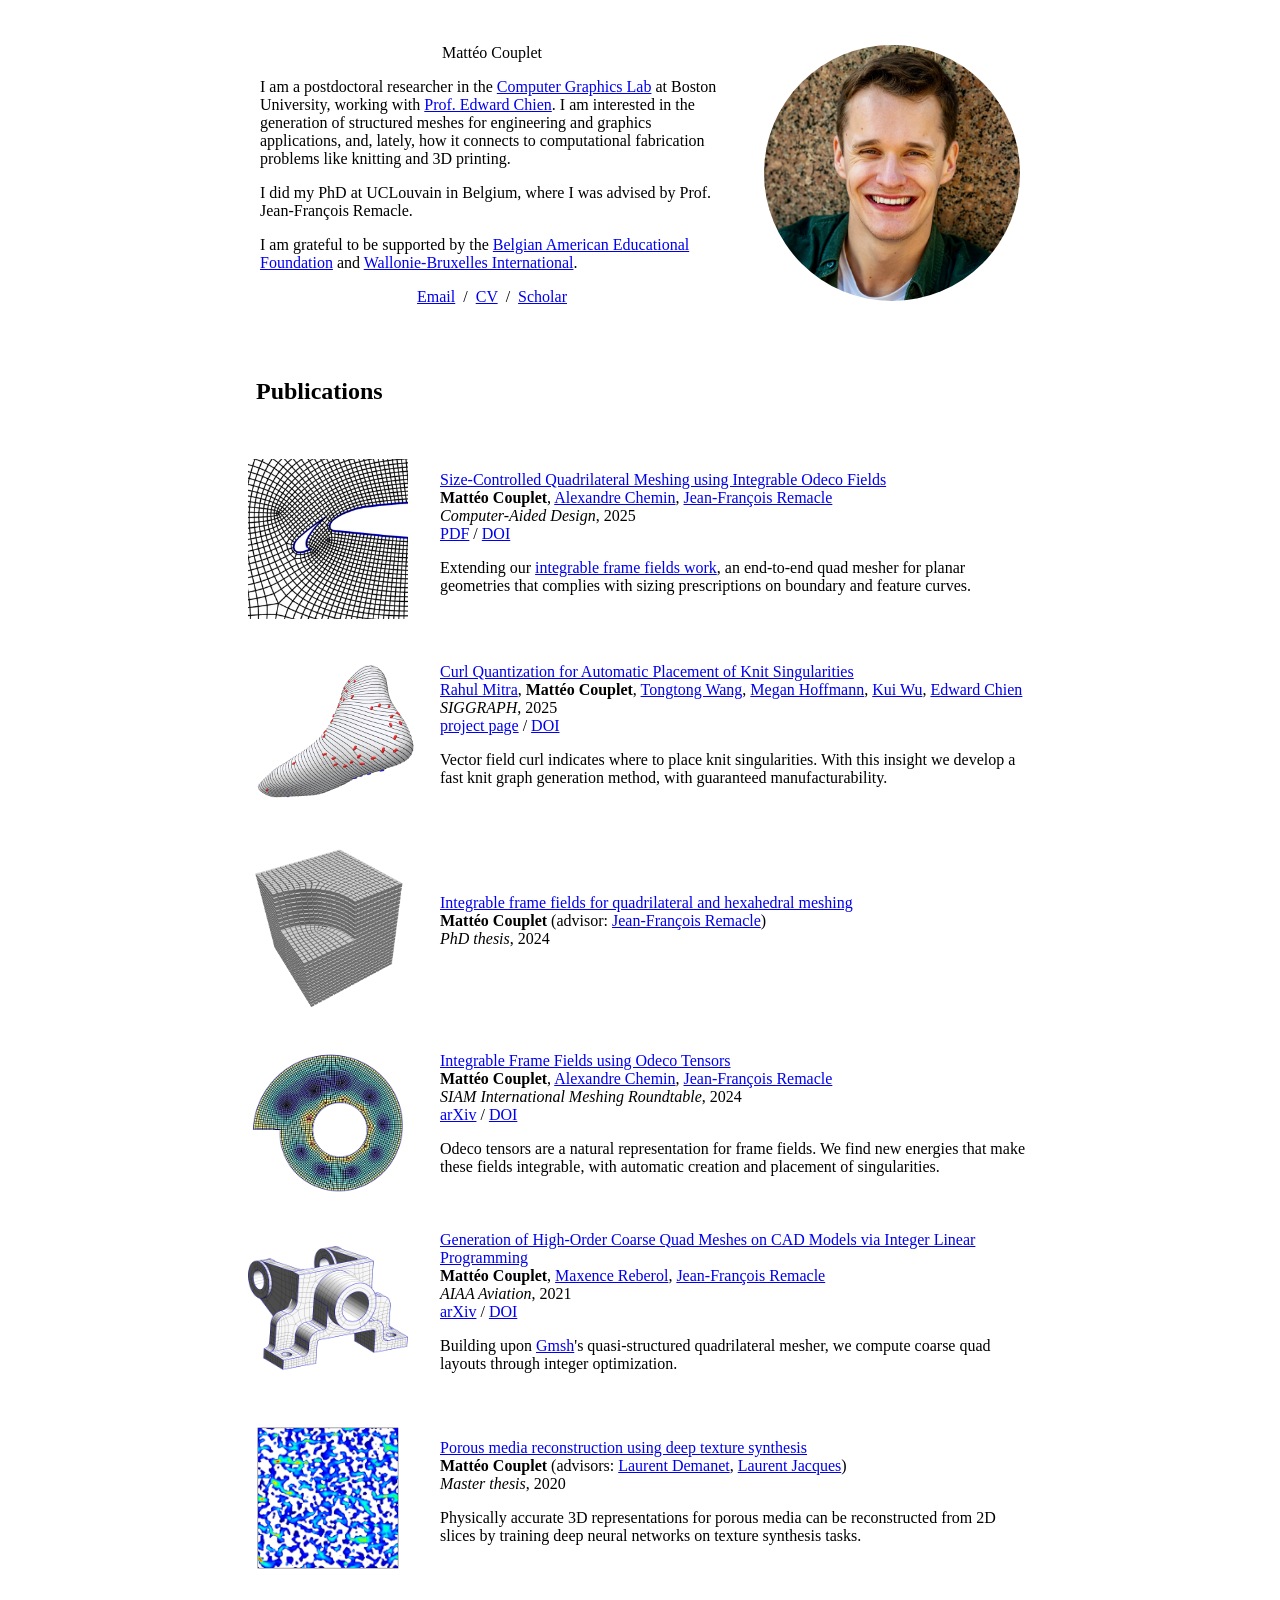
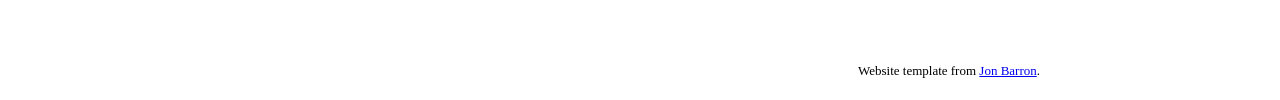
==== index.html @ 7502733b "Add preprint for OdecoQuad" ====
<!DOCTYPE HTML>
<html lang="en">
  <head>
    <meta http-equiv="Content-Type" content="text/html; charset=UTF-8">

    <title>Mattéo Couplet</title>

    <meta name="author" content="Mattéo Couplet">
    <meta name="viewport" content="width=device-width, initial-scale=1">
    <link rel="shortcut icon" href="images/favicon/favicon.ico" type="image/x-icon">
    <link rel="stylesheet" type="text/css" href="stylesheet.css">
    
  </head>

  <body>
    <table style="width:100%;max-width:800px;border:0px;border-spacing:0px;border-collapse:separate;margin-right:auto;margin-left:auto;"><tbody>
      <tr style="padding:0px">
        <td style="padding:0px">
          <table style="width:100%;border:0px;border-spacing:0px;border-collapse:separate;margin-right:auto;margin-left:auto;"><tbody>
            <tr style="padding:0px">
              <td style="padding:2.5%;width:63%;vertical-align:middle">
                <p class="name" style="text-align: center;">
                  Mattéo Couplet
                </p>
                <p>
    I am a postdoctoral researcher in the <a href="https://sites.bu.edu/graphics/">Computer Graphics Lab</a>
    at Boston University, working with <a href="https://cs-people.bu.edu/edchien/">Prof. Edward Chien</a>.
    I am interested in the generation of structured meshes for engineering and graphics applications,
    and, lately, how it connects to computational fabrication problems like knitting and 3D printing.
   </p>
    <p>
		<!-- I'm a research scientist at <a href="https://deepmind.google/">Google DeepMind</a> in San Francisco, where I lead a small team that mostly works on <a href="https://www.matthewtancik.com/nerf">NeRF</a>. -->
		<!-- At Google I've worked on <a href="https://www.google.com/glass/start/">Glass</a>,  <a href="https://ai.googleblog.com/2014/04/lens-blur-in-new-google-camera-app.html">Lens Blur</a>, <a href="https://ai.googleblog.com/2014/10/hdr-low-light-and-high-dynamic-range.html">HDR+</a>, <a href="https://blog.google/products/google-ar-vr/introducing-next-generation-jump/">VR</a>, <a href="https://ai.googleblog.com/2017/10/portrait-mode-on-pixel-2-and-pixel-2-xl.html">Portrait Mode</a>, <a href="https://ai.googleblog.com/2020/12/portrait-light-enhancing-portrait.html">Portrait Light</a>, <a href="https://blog.google/products/maps/three-maps-updates-io-2022/">Maps</a>, and <a href="https://research.google/blog/bringing-3d-shoppable-products-online-with-generative-ai/">Shopping</a>. -->
		
    I did my PhD at UCLouvain in Belgium, where I was advised by Prof. Jean-François Remacle.

    </p>
    <p>

    I am grateful to be supported by the <a href="https://baef.be">Belgian American Educational Foundation</a>
    and <a href="https://www.wbi.be/en">Wallonie-Bruxelles International</a>.

		<!-- I've received the <a href="https://www.thecvf.com/?page_id=413#YRA">PAMI Young Researcher Award</a>. -->
                </p>
                <p style="text-align:center">
                  <a href="mailto:mcouplet@bu.edu">Email</a> &nbsp;/&nbsp;
                  <a href="data/MatteoCouplet-cv.pdf">CV</a> &nbsp;/&nbsp;
                  <!-- <a href="data/JonBarron-bio.txt">Bio</a> &nbsp;/&nbsp; -->
                  <a href="https://scholar.google.com/citations?user=dZu3v3oAAAAJ">Scholar</a>
                </p>
              </td>
              <td style="padding:2.5%;width:37%;max-width:37%">
                <a href="images/headshot_prague.jpeg"><img style="width:100%;max-width:100%;object-fit: cover; border-radius: 50%;" alt="profile photo" src="images/headshot_prague.jpeg" class="hoverZoomLink"></a>
              </td>
            </tr>
          </tbody></table>
          <table style="width:100%;border:0px;border-spacing:0px;border-collapse:separate;margin-right:auto;margin-left:auto;"><tbody>
              <tr>
              <td style="padding:16px;width:100%;vertical-align:middle">
                <h2>Publications</h2>
                <!-- <p>
                  I'm interested in computer vision, deep learning, generative AI, and image processing. Most of my research is about inferring the physical world (shape, motion, color, light, etc) from images, usually with radiance fields. Some papers are <span class="highlight">highlighted</span>.
                </p> -->
              </td>
            </tr>
          </tbody></table>
          <table style="width:100%;border:0px;border-spacing:0px 10px;border-collapse:separate;margin-right:auto;margin-left:auto;"><tbody>

    <tr>
      <td style="padding:8px;width:20%;vertical-align:middle">
        <div class="one">
          <div class="two" id='thesis_image'>
          <img src='images/odecoquad.png' width="160">
        </div>
      </td>
      <td style="padding:8px;width:80%;vertical-align:middle">
        <a href="https://doi.org/10.1016/j.cad.2025.103974">
          <span class="papertitle">Size-Controlled Quadrilateral Meshing using Integrable Odeco Fields</span>
        </a>
        <br>
				<strong>Mattéo Couplet</strong>,
				<a href="https://www.linkedin.com/in/alexandre-chemin-123249258">Alexandre Chemin</a>, 
				<a href="https://perso.uclouvain.be/jean-francois.remacle/">Jean-François Remacle</a>
        <br>
          <em>Computer-Aided Design</em>, 2025
        <br>
        <a href="data/papers/Couplet26_OdecoQuad_preprint.pdf">PDF</a>
        /
        <a href="https://doi.org/10.1016/j.cad.2025.103974">DOI</a>
        <p></p>
        <p>
		      Extending our <a href="#integ-odeco">integrable frame fields work</a>,
          an end-to-end quad mesher for planar geometries
          that complies with sizing prescriptions on boundary and feature curves.
        </p>
      </td>
    </tr>


    <tr onmouseout="sock_stop()" onmouseover="sock_start()">
      <td style="padding:16px;width:20%;vertical-align:middle">
        <div class="one" style="position:relative; display:inline-block;">
          <div class="two" id="sock_image" 
              style="position:absolute; top:0; left:0; opacity:0; transition:opacity 0.3s;">
            <img src="images/sock_sings.gif" width="160">
          </div>
          <img src="images/sock_sings.png" width="160">
        </div>
        <script type="text/javascript">
          function sock_start() {
            document.getElementById('sock_image').style.opacity = "1";
          }
          function sock_stop() {
            document.getElementById('sock_image').style.opacity = "0";
          }
          sock_stop();
        </script>
      </td>
      <td style="padding:8px;width:80%;vertical-align:middle">
        <a href="https://rahulmitra.xyz/projects/curl_quantization/">
          <span class="papertitle">Curl Quantization for Automatic Placement of Knit Singularities</span>
        </a>
        <br>
        <a href="https://rahulmitra.xyz">Rahul Mitra</a>,
		    <strong>Mattéo Couplet</strong>,
        <a href="https://tongttwang.github.io">Tongtong Wang</a>,
        <a href="https://www.megan-hofmann.com">Megan Hoffmann</a>,
        <a href="https://kuiwuchn.github.io">Kui Wu</a>,
        <a href="https://cs-people.bu.edu/edchien/">Edward Chien</a>
        <br>
        <em>SIGGRAPH</em>, 2025
        <br>
        <a href="https://rahulmitra.xyz/projects/curl_quantization/">project page</a>
        /
        <a href="https://dl.acm.org/doi/10.1145/3721238.3730715">DOI</a>
        <p></p>
        <p>
		      Vector field curl indicates where to place knit singularities.
          With this insight we develop a fast knit graph generation method,
          with guaranteed manufacturability.
        </p>
      </td>
    </tr>

    <tr>
      <td style="padding:8px;width:20%;vertical-align:middle">
        <div class="one">
          <div class="two" id='thesis_image'>
          <img src='images/thesis.png' width="160">
        </div>
      </td>
      <td style="padding:8px;width:80%;vertical-align:middle">
        <a href="http://hdl.handle.net/2078.1/292282">
			<span class="papertitle">Integrable frame fields for quadrilateral and hexahedral meshing
      </span>
        </a>
        <br>
				<strong>Mattéo Couplet</strong>
        (advisor: <a href="https://perso.uclouvain.be/jean-francois.remacle/">Jean-François Remacle</a>)
        <br>
        <em>PhD thesis</em>, 2024
        <p></p>
        <!-- <p>
				Physically accurate 3D representations for porous media can be reconstructed from 2D slices
        by training deep neural networks on texture synthesis tasks.
        </p> -->
      </td>
    </tr>

    <tr id="integ-odeco" onmouseout="nautilus_stop()" onmouseover="nautilus_start()">
      <td style="padding:8px;width:20%;vertical-align:middle">
        <div class="one" style="position:relative; width:160px; height:160px; display:flex; align-items:center; justify-content:center; overflow:hidden;">

          <!-- Video overlay -->
          <div class="two" id="nautilus_image" 
              style="position:absolute; top:0; left:0; width:100%; height:100%; opacity:0; transition:opacity 0.3s; display:flex; align-items:center; justify-content:center;">
            <video style="max-width:100%; max-height:100%; display:block;" muted autoplay loop playsinline>
              <source src="images/nautilus.mp4" type="video/mp4">
              Your browser does not support the video tag.
            </video>
          </div>

          <!-- Static base image -->
          <img src="images/nautilus.png" style="max-width:100%; max-height:100%; display:block;">

        </div>

        <script type="text/javascript">
          function nautilus_start() {
            document.getElementById('nautilus_image').style.opacity = "1";
          }
          function nautilus_stop() {
            document.getElementById('nautilus_image').style.opacity = "0";
          }
          nautilus_stop();
        </script>
      </td>
      <td style="padding:8px;width:80%;vertical-align:middle">
        <a href="https://arxiv.org/pdf/2401.17175">
			<span class="papertitle">Integrable Frame Fields using Odeco Tensors
</span>
        </a>
        <br>
				<strong>Mattéo Couplet</strong>,
				<a href="https://www.linkedin.com/in/alexandre-chemin-123249258">Alexandre Chemin</a>, 
				<a href="https://perso.uclouvain.be/jean-francois.remacle/">Jean-François Remacle</a>
				<br>
        <em>SIAM International Meshing Roundtable</em>, 2024
        <br>
        <a href="https://arxiv.org/abs/2401.17175">arXiv</a>
        /
        <a href="https://doi.org/10.1137/1.9781611978001.5">DOI</a>
        <p></p>
        <p>
				Odeco tensors are a natural representation for frame fields.
        We find new energies that make these fields integrable,
        with automatic creation and placement of singularities.
        </p>
      </td>
    </tr>


    <tr>
      <td style="padding:8px;width:20%;vertical-align:middle">
        <div class="one">
          <div class="two" id='quadqs_image'>
          <img src='images/high-order-quads.png' width="160">
        </div>
      </td>
      <td style="padding:8px;width:80%;vertical-align:middle">
        <a href="https://arxiv.org/pdf/2108.02635">
			<span class="papertitle">Generation of High-Order Coarse Quad Meshes on CAD Models via Integer Linear Programming
</span>
        </a>
        <br>
				<strong>Mattéo Couplet</strong>,
				<a href="https://mxncr.github.io">Maxence Reberol</a>,
				<a href="https://perso.uclouvain.be/jean-francois.remacle/">Jean-François Remacle</a>
        <br>
        <em>AIAA Aviation</em>, 2021
        <br>
        <a href="https://arxiv.org/abs/2108.02635">arXiv</a>
        /
        <a href="https://doi.org/10.2514/6.2021-2991">DOI</a>
        <p></p>
        <p>
				Building upon <a href="https://gmsh.info">Gmsh</a>'s quasi-structured quadrilateral mesher, we compute coarse quad layouts
        through integer optimization.
        </p>
      </td>
    </tr>

    <tr>
      <td style="padding:8px;width:20%;vertical-align:middle">
        <div class="one">
          <div class="two" id='extrusion_image'>
          <img src='images/extrusion_2d_stokes_pad.png' width="160">
        </div>
      </td>
      <td style="padding:8px;width:80%;vertical-align:middle">
        <a href="https://hdl.handle.net/2078.2/16398">
          <span class="papertitle">Porous media reconstruction using deep texture synthesis
          </span>
        </a>
        <br>
				<strong>Mattéo Couplet</strong>
        (advisors: <a href="https://math.mit.edu/icg/people/laurent.html">Laurent Demanet</a>, <a href="https://laurentjacques.gitlab.io">Laurent Jacques</a>)
        <br>
        <em>Master thesis</em>, 2020
        <!-- <br>
        <a href="https://hdl.handle.net/2078.2/16398">Handle</a> -->
        <!-- /
        <a href="https://doi.org/10.2514/6.2021-2991">DOI</a> -->
        <p></p>
        <p>
				Physically accurate 3D representations for porous media can be reconstructed from 2D slices
        by training deep neural networks on texture synthesis tasks.
        </p>
      </td>
    </tr>



          </tbody></table>

          
					<table style="width:100%; margin:0 auto; border:0; border-spacing:0; padding:16px;"><tbody>
            <!-- <tr>
              <td>
                <h2>Miscellanea</h2>
              </td>
            </tr>
          </tbody></table>
          <table style="width:100%;border:0px;border-spacing:0px;border-collapse:separate;margin-right:auto;margin-left:auto;"><tbody>
            
           
            <tr>
              <td align="center" style="padding:16px;width:20%;vertical-align:middle">
						     <div class="colored-box" style="background-color: #fcb97d;">
								 <h2>Micropapers</h2>
								 </div>
              </td>
              <td style="padding:8px;width:80%;vertical-align:middle">
                <a href="https://arxiv.org/abs/2112.11687">Squareplus: A Softplus-Like Algebraic Rectifier</a>
                <br>
                <a href="https://arxiv.org/abs/2010.09714">A Convenient Generalization of Schlick's Bias and Gain Functions</a>
                <br>
                <a href="https://arxiv.org/abs/1704.07483">Continuously Differentiable Exponential Linear Units</a>
                <br>
                <a href="https://jonbarron.info/data/cvpr2023_llm_workshop_annotated.pdf">Scholars & Big Models: How Can Academics Adapt?</a>
              </td>
            </tr>


            <tr>
              <td align="center" style="padding:16px;width:20%;vertical-align:middle">
						     <div class="colored-box" style="background-color: #aaba9e;">
								 <h2>Recorded Talks</h2>
								 </div>
              </td>
              <td style="padding:8px;width:80%;vertical-align:center">
                <a href="https://www.youtube.com/watch?v=hFlF33JZbA0">Radiance Fields and the Future of Generative Media, 2025</a><br>				  
                <a href="https://www.youtube.com/watch?v=h9vq_65eDas">View Dependent Podcast, 2024</a><br>
                <a href="https://www.youtube.com/watch?v=4tDhYsFuEqo">Bay Area Robotics Symposium, 2023
</a><br>
                <a href="https://youtu.be/TvWkwDYtBP4?t=7604">EGSR Keynote, 2021</a><br>
				<a href="https://www.youtube.com/watch?v=nRyOzHpcr4Q">TUM AI Lecture Series, 2020</a><br>
				<a href="https://www.youtube.com/watch?v=HfJpQCBTqZs">Vision & Graphics Seminar at MIT, 2020</a>
              </td>
            </tr>

            <tr>
              <td align="center" style="padding:16px;width:20%;vertical-align:middle">
						     <div class="colored-box" style="background-color: #c6b89e;">
								 <h2>Academic Service</h2>
								 </div>
              </td>
              <td style="padding:8px;width:80%;vertical-align:center">
                <a href="https://iccv.thecvf.com/">Lead Area Chair, ICCV 2025</a>
                <br>
                <a href="https://cvpr.thecvf.com/Conferences/2025/Organizers">Lead Area Chair, CVPR 2025</a>
                <br>
                <a href="https://cvpr.thecvf.com/Conferences/2024/Organizers">Area Chair, CVPR 2024</a>
                <br>
                <a href="https://cvpr2023.thecvf.com/Conferences/2023/Organizers">Demo Chair, CVPR 2023</a>
                <br>
                <a href="https://cvpr2022.thecvf.com/area-chairs">Area Chair, CVPR 2022</a>
                <br>
                <a href="http://cvpr2021.thecvf.com/area-chairs">Area Chair & Award Committee Member, CVPR 2021</a>
                <br>
                <a href="http://cvpr2019.thecvf.com/area_chairs">Area Chair, CVPR 2019</a>
                <br>
                <a href="http://cvpr2018.thecvf.com/organizers/area_chairs">Area Chair, CVPR 2018</a>
              </td>
            </tr> -->
						
						
           
            <!-- <tr>
              <td align="center" style="padding:16px;width:20%;vertical-align:middle">
						     <div class="colored-box" style="background-color: #edd892;">
								 <h2>Teaching</h2>
								 </div>
              </td>
              <td style="padding:8px;width:80%;vertical-align:center">
                <a href="http://inst.eecs.berkeley.edu/~cs188/sp11/announcements.html">Graduate Student Instructor, CS188 Spring 2011</a>
                <br>
                <a href="http://inst.eecs.berkeley.edu/~cs188/fa10/announcements.html">Graduate Student Instructor, CS188 Fall 2010</a>
                <br>
                <a href="http://aima.cs.berkeley.edu/">Figures, "Artificial Intelligence: A Modern Approach", 3rd Edition</a>
              </td>
            </tr> -->
            
          </tbody></table>
          <table style="width:100%;border:0px;border-spacing:0px;border-collapse:separate;margin-right:auto;margin-left:auto;"><tbody>
            <tr>
              <td style="padding:0px">
                <br>
                <p style="text-align:right;font-size:small;">
                  Website template from <a href="https://github.com/jonbarron/jonbarron_website">Jon Barron</a>.
                </p>
              </td>
            </tr>
          </tbody></table>
        </td>
      </tr>
    </table>
  </body>
</html>
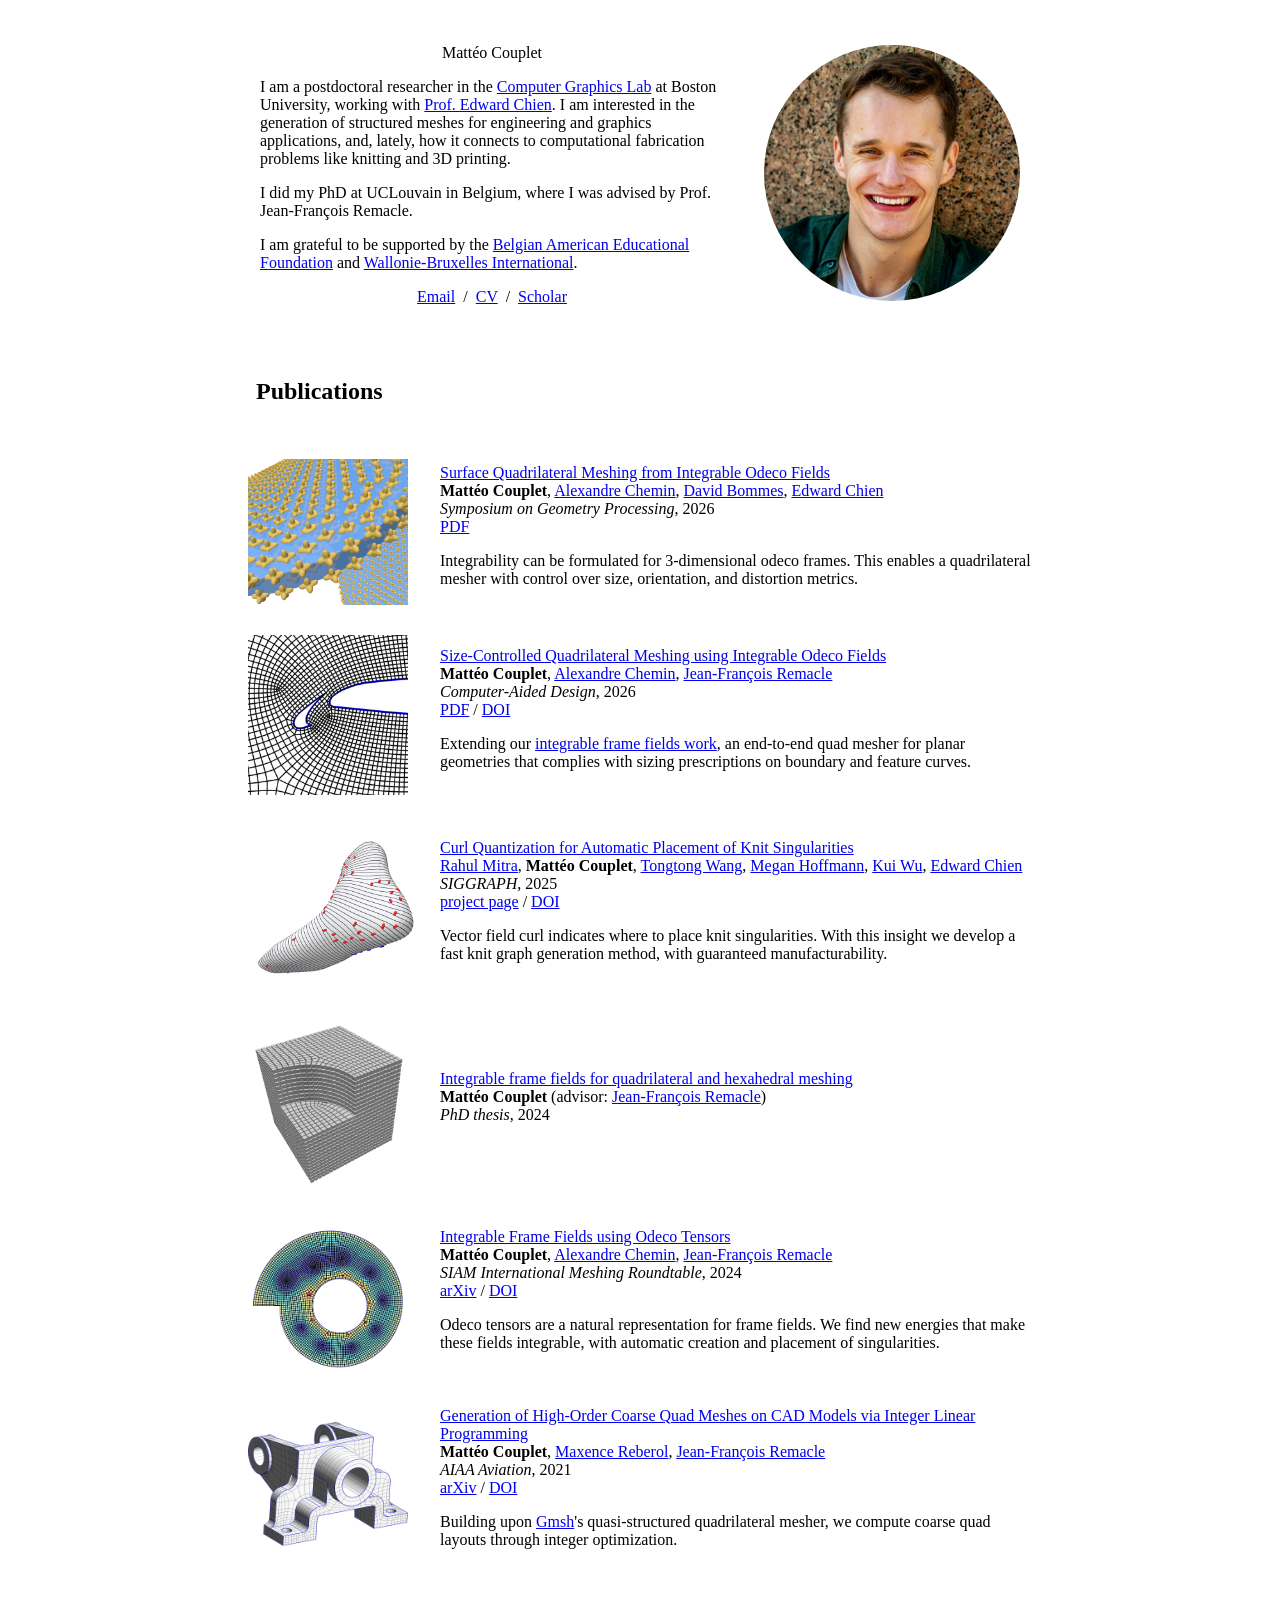
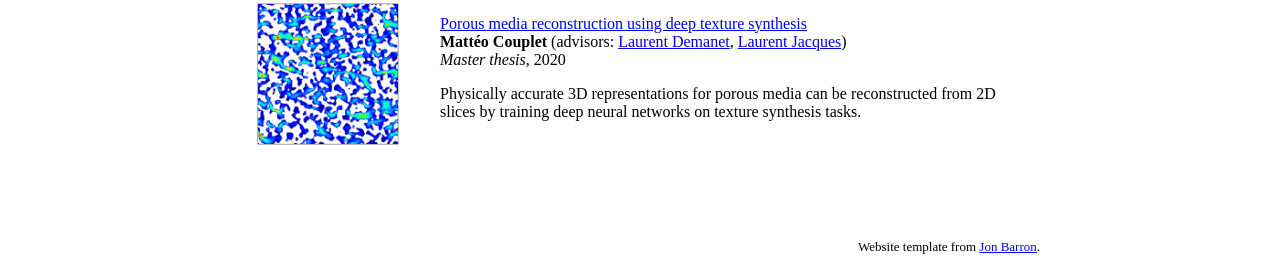
==== commit d91013d9: "Add SurfOdeco paper" ====
--- a/index.html
+++ b/index.html
@@ -70,6 +70,38 @@
       <td style="padding:8px;width:20%;vertical-align:middle">
         <div class="one">
           <div class="two" id='thesis_image'>
+          <img src='images/surfodeco.png' width="160">
+        </div>
+      </td>
+      <td style="padding:8px;width:80%;vertical-align:middle">
+        <a href="data/papers/Couplet26_SurfOdeco_preprint.pdf">
+          <span class="papertitle">Surface Quadrilateral Meshing from Integrable Odeco Fields</span>
+        </a>
+        <br>
+				<strong>Mattéo Couplet</strong>,
+				<a href="https://www.linkedin.com/in/alexandre-chemin-123249258">Alexandre Chemin</a>, 
+        <a href="https://cgg.unibe.ch/person/1/">David Bommes</a>,
+        <a href="https://cs-people.bu.edu/edchien/">Edward Chien</a>
+        <br>
+          <em>Symposium on Geometry Processing</em>, 2026
+        <br>
+        <a href="data/papers/Couplet26_SurfOdeco_preprint.pdf">PDF</a>
+        <!-- /
+        <a href="https://doi.org/10.1016/j.cad.2025.103974">DOI</a> -->
+        <p></p>
+        <p>
+		      Integrability can be formulated for 3-dimensional odeco frames.
+          This enables a quadrilateral mesher with control over size, orientation,
+          and distortion metrics.
+        </p>
+      </td>
+    </tr>
+
+
+    <tr>
+      <td style="padding:8px;width:20%;vertical-align:middle">
+        <div class="one">
+          <div class="two" id='thesis_image'>
           <img src='images/odecoquad.png' width="160">
         </div>
       </td>
@@ -82,7 +114,7 @@
 				<a href="https://www.linkedin.com/in/alexandre-chemin-123249258">Alexandre Chemin</a>, 
 				<a href="https://perso.uclouvain.be/jean-francois.remacle/">Jean-François Remacle</a>
         <br>
-          <em>Computer-Aided Design</em>, 2025
+          <em>Computer-Aided Design</em>, 2026
         <br>
         <a href="data/papers/Couplet26_OdecoQuad_preprint.pdf">PDF</a>
         /
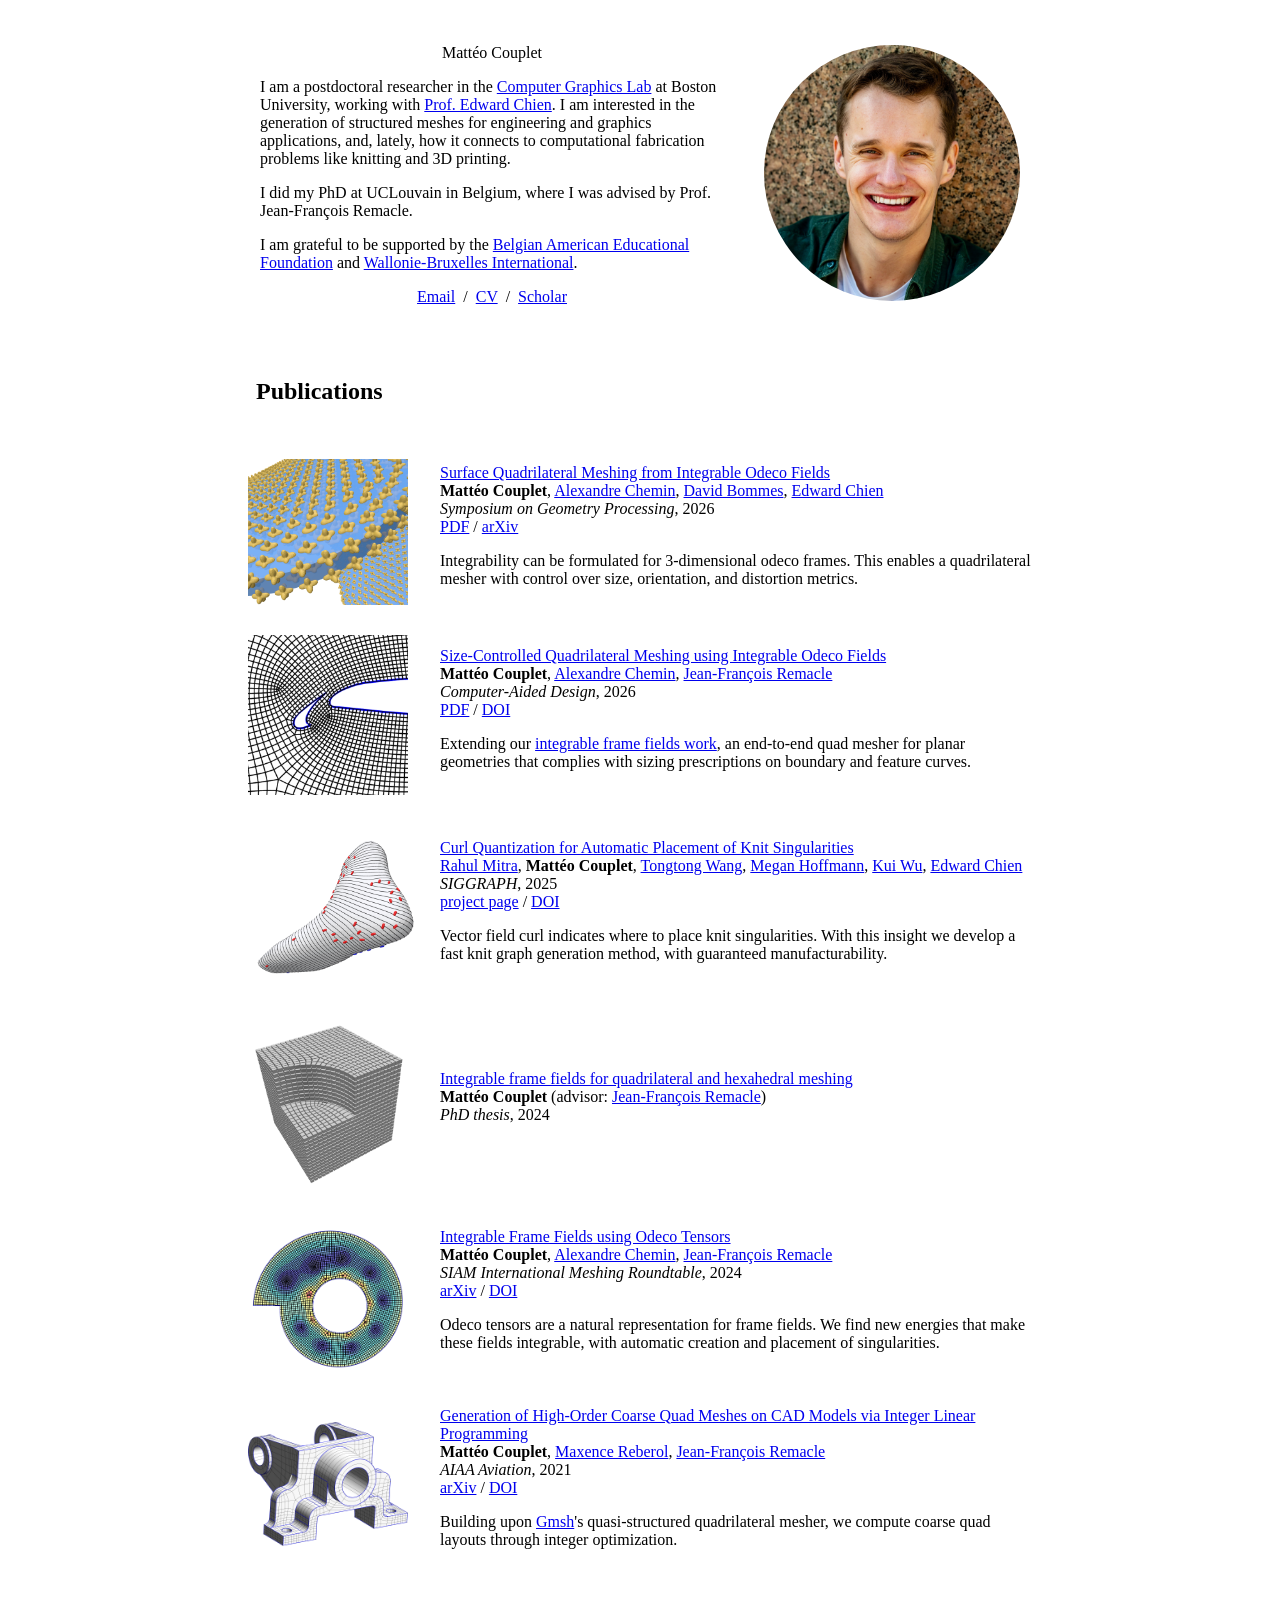
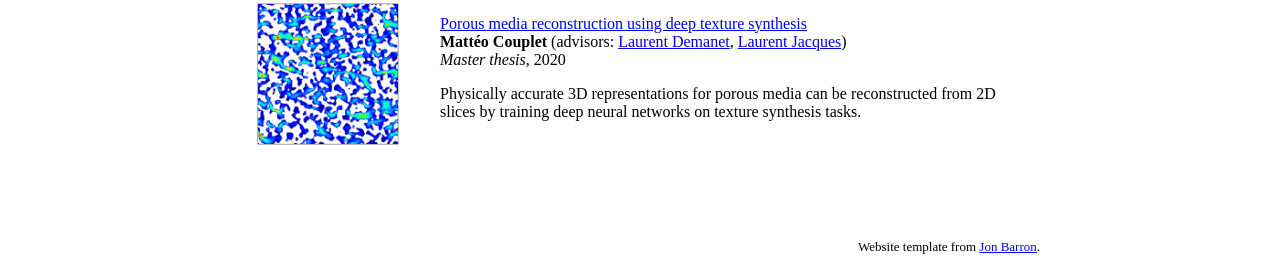
==== commit 7c6b44d7: "add arXiv for surfodeco" ====
--- a/index.html
+++ b/index.html
@@ -74,7 +74,7 @@
         </div>
       </td>
       <td style="padding:8px;width:80%;vertical-align:middle">
-        <a href="data/papers/Couplet26_SurfOdeco_preprint.pdf">
+        <a href="https://doi.org/10.48550/arXiv.2604.03889">
           <span class="papertitle">Surface Quadrilateral Meshing from Integrable Odeco Fields</span>
         </a>
         <br>
@@ -86,8 +86,8 @@
           <em>Symposium on Geometry Processing</em>, 2026
         <br>
         <a href="data/papers/Couplet26_SurfOdeco_preprint.pdf">PDF</a>
-        <!-- /
-        <a href="https://doi.org/10.1016/j.cad.2025.103974">DOI</a> -->
+        /
+        <a href="https://doi.org/10.48550/arXiv.2604.03889">arXiv</a>
         <p></p>
         <p>
 		      Integrability can be formulated for 3-dimensional odeco frames.
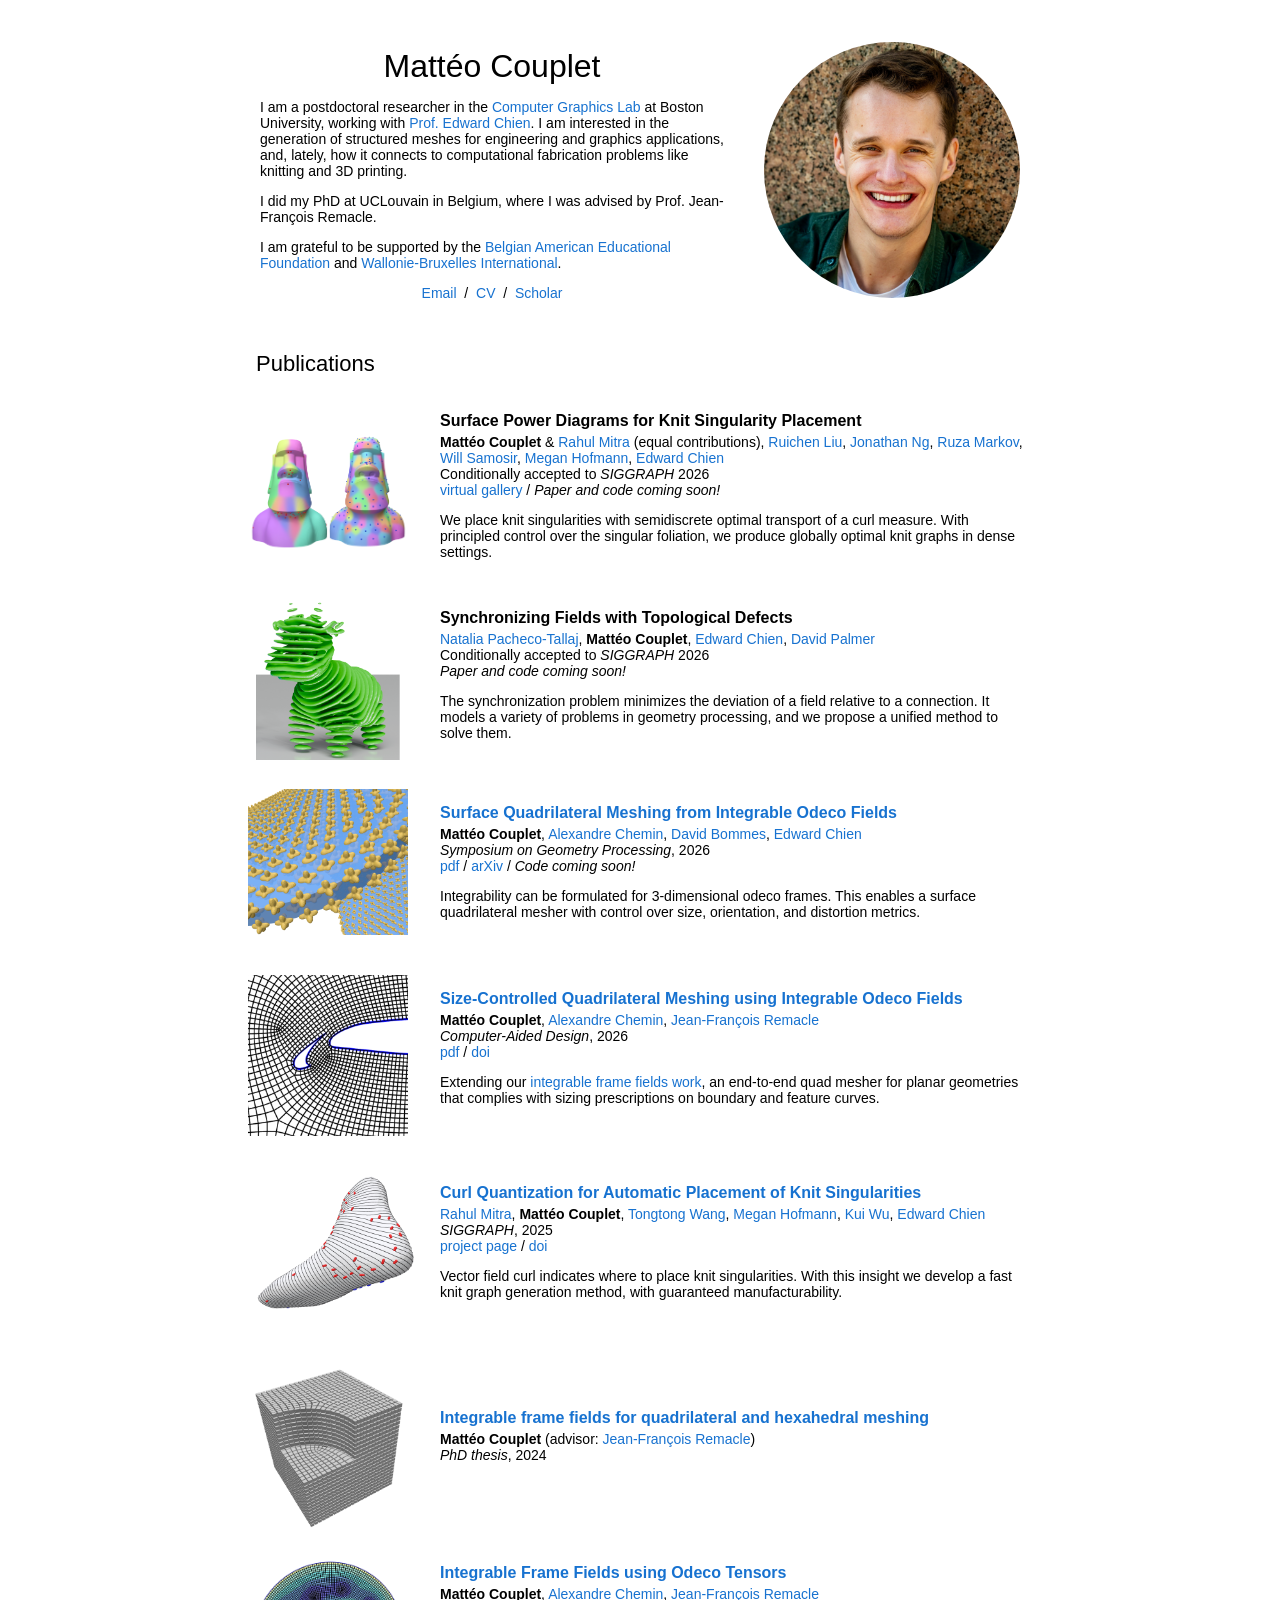
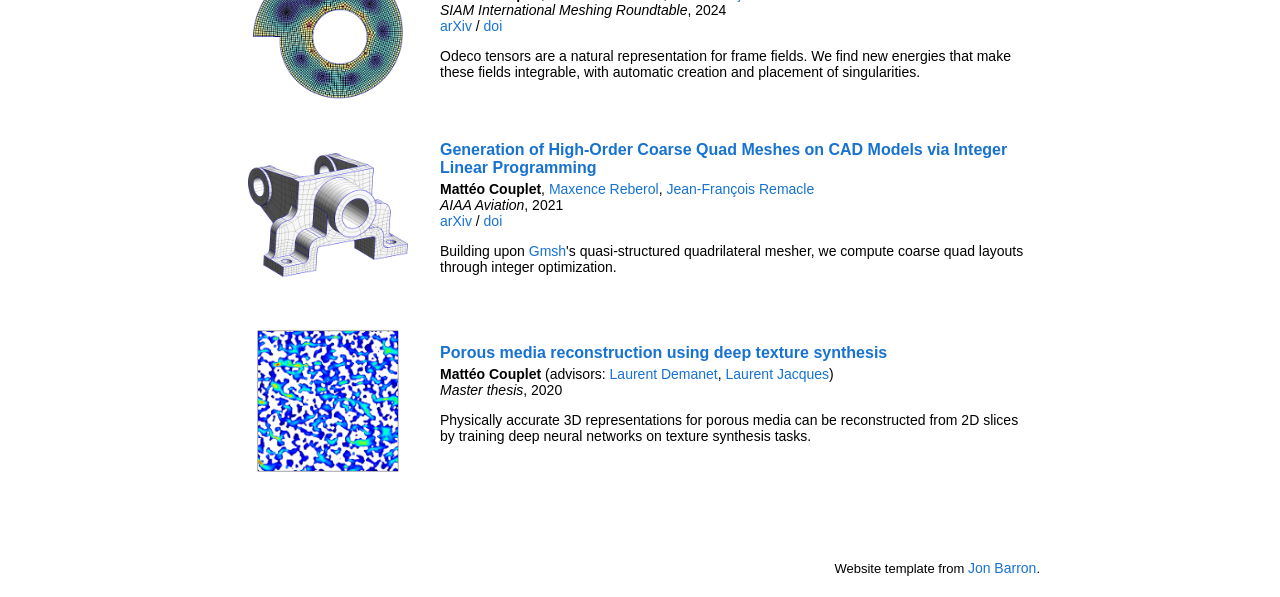
==== commit 59e51a6b: "Add new papers and images for SIGGRAPH 2026 submissions" ====
--- a/index.html
+++ b/index.html
@@ -68,6 +68,71 @@
 
     <tr>
       <td style="padding:8px;width:20%;vertical-align:middle">
+        <div class="one" style="position:relative; display:inline-block;">
+          <img src="images/mitra26.png" width="160">
+        </div>
+      </td>
+      <td style="padding:8px;width:80%;vertical-align:middle">
+        <!-- <a href="https://rahulmitra.xyz/projects/curl_quantization/"> -->
+          <span class="papertitle">Surface Power Diagrams for Knit Singularity Placement</span>
+        <!-- </a> -->
+        <br>
+		    <strong>Mattéo Couplet</strong> &
+        <a href="https://rahulmitra.xyz">Rahul Mitra</a> (equal contributions),
+        <a href="https://www.richardliu.site">Ruichen Liu</a>,
+        <a href="https://www.linkedin.com/in/jonathanyng/">Jonathan Ng</a>,
+        <a href="https://www.linkedin.com/in/ruzamarkov/">Ruza Markov</a>,
+        <a href="https://www.linkedin.com/in/will-samosir-99a3ba137/">Will Samosir</a>,
+        <a href="https://www.megan-hofmann.com">Megan Hofmann</a>,
+        <a href="https://cs-people.bu.edu/edchien/">Edward Chien</a>
+        <br>
+        Conditionally accepted to <em>SIGGRAPH</em> 2026
+        <br>
+        <a href="https://anonymousresearcher1111.github.io/KnitGraph-Viewer/" target="_blank">virtual gallery</a>
+        /
+        <em>Paper and code coming soon!</em>
+        <!-- /
+        <a href="https://dl.acm.org/doi/10.1145/3721238.3730715">DOI</a> -->
+        <p></p>
+        <p>
+          We place knit singularities with semidiscrete optimal transport of a curl measure.
+          With principled control over the singular foliation, we produce globally optimal knit graphs in dense settings.
+        </p>
+      </td>
+    </tr>
+
+    <tr>
+      <td style="padding:8px;width:20%;vertical-align:middle">
+        <div class="one" style="position:relative; display:inline-block;">
+          <img src="images/pacheco-tallaj26.png" width="160">
+        </div>
+      </td>
+      <td style="padding:8px;width:80%;vertical-align:middle">
+        <!-- <a href="https://rahulmitra.xyz/projects/curl_quantization/"> -->
+          <span class="papertitle">Synchronizing Fields with Topological Defects</span>
+        <!-- </a> -->
+        <br>
+        <a href="https://natipt.github.io">Natalia Pacheco-Tallaj</a>,
+		    <strong>Mattéo Couplet</strong>,
+        <a href="https://cs-people.bu.edu/edchien/">Edward Chien</a>,
+        <a href="https://dpa1mer.github.io">David Palmer</a>
+        <br>
+        Conditionally accepted to <em>SIGGRAPH</em> 2026
+        <br>
+        <em>Paper and code coming soon!</em>
+        <!-- /
+        <a href="https://dl.acm.org/doi/10.1145/3721238.3730715">DOI</a> -->
+        <p></p>
+        <p>
+		      The synchronization problem minimizes the deviation of a field relative to a connection.
+          It models a variety of problems in geometry processing, and we propose a unified method to solve them.
+        </p>
+      </td>
+    </tr>
+
+
+    <tr>
+      <td style="padding:8px;width:20%;vertical-align:middle">
         <div class="one">
           <div class="two" id='thesis_image'>
           <img src='images/surfodeco.png' width="160">
@@ -85,13 +150,15 @@
         <br>
           <em>Symposium on Geometry Processing</em>, 2026
         <br>
-        <a href="data/papers/Couplet26_SurfOdeco_preprint.pdf">PDF</a>
+        <a href="data/papers/Couplet26_SurfOdeco_preprint.pdf">pdf</a>
         /
         <a href="https://doi.org/10.48550/arXiv.2604.03889">arXiv</a>
+        /
+        <em>Code coming soon!</em>
         <p></p>
         <p>
 		      Integrability can be formulated for 3-dimensional odeco frames.
-          This enables a quadrilateral mesher with control over size, orientation,
+          This enables a surface quadrilateral mesher with control over size, orientation,
           and distortion metrics.
         </p>
       </td>
@@ -116,9 +183,9 @@
         <br>
           <em>Computer-Aided Design</em>, 2026
         <br>
-        <a href="data/papers/Couplet26_OdecoQuad_preprint.pdf">PDF</a>
-        /
-        <a href="https://doi.org/10.1016/j.cad.2025.103974">DOI</a>
+        <a href="data/papers/Couplet26_OdecoQuad_preprint.pdf">pdf</a>
+        /
+        <a href="https://doi.org/10.1016/j.cad.2025.103974">doi</a>
         <p></p>
         <p>
 		      Extending our <a href="#integ-odeco">integrable frame fields work</a>,
@@ -156,7 +223,7 @@
         <a href="https://rahulmitra.xyz">Rahul Mitra</a>,
 		    <strong>Mattéo Couplet</strong>,
         <a href="https://tongttwang.github.io">Tongtong Wang</a>,
-        <a href="https://www.megan-hofmann.com">Megan Hoffmann</a>,
+        <a href="https://www.megan-hofmann.com">Megan Hofmann</a>,
         <a href="https://kuiwuchn.github.io">Kui Wu</a>,
         <a href="https://cs-people.bu.edu/edchien/">Edward Chien</a>
         <br>
@@ -164,7 +231,7 @@
         <br>
         <a href="https://rahulmitra.xyz/projects/curl_quantization/">project page</a>
         /
-        <a href="https://dl.acm.org/doi/10.1145/3721238.3730715">DOI</a>
+        <a href="https://dl.acm.org/doi/10.1145/3721238.3730715">doi</a>
         <p></p>
         <p>
 		      Vector field curl indicates where to place knit singularities.
@@ -241,7 +308,7 @@
         <br>
         <a href="https://arxiv.org/abs/2401.17175">arXiv</a>
         /
-        <a href="https://doi.org/10.1137/1.9781611978001.5">DOI</a>
+        <a href="https://doi.org/10.1137/1.9781611978001.5">doi</a>
         <p></p>
         <p>
 				Odeco tensors are a natural representation for frame fields.
@@ -273,7 +340,7 @@
         <br>
         <a href="https://arxiv.org/abs/2108.02635">arXiv</a>
         /
-        <a href="https://doi.org/10.2514/6.2021-2991">DOI</a>
+        <a href="https://doi.org/10.2514/6.2021-2991">doi</a>
         <p></p>
         <p>
 				Building upon <a href="https://gmsh.info">Gmsh</a>'s quasi-structured quadrilateral mesher, we compute coarse quad layouts
@@ -417,5 +484,11 @@
         </td>
       </tr>
     </table>
+  <script>
+    document.querySelectorAll('a[href^="http"]').forEach(function(a) {
+      a.setAttribute('target', '_blank');
+      a.setAttribute('rel', 'noopener noreferrer');
+    });
+  </script>
   </body>
 </html>
--- a/stylesheet.css
+++ b/stylesheet.css
@@ -0,0 +1,144 @@
+/* latin-ext */
+@font-face {
+  font-family: 'Lato';
+  font-style: italic;
+  font-weight: 400;
+  src: local('Lato Italic'), local('Lato-Italic'), url(https://fonts.gstatic.com/s/lato/v15/S6u8w4BMUTPHjxsAUi-qNiXg7eU0.woff2) format('woff2');
+  unicode-range: U+0100-024F, U+0259, U+1E00-1EFF, U+2020, U+20A0-20AB, U+20AD-20CF, U+2113, U+2C60-2C7F, U+A720-A7FF;
+}
+/* latin */
+@font-face {
+  font-family: 'Lato';
+  font-style: italic;
+  font-weight: 400;
+  src: local('Lato Italic'), local('Lato-Italic'), url(https://fonts.gstatic.com/s/lato/v15/S6u8w4BMUTPHjxsAXC-qNiXg7Q.woff2) format('woff2');
+  unicode-range: U+0000-00FF, U+0131, U+0152-0153, U+02BB-02BC, U+02C6, U+02DA, U+02DC, U+2000-206F, U+2074, U+20AC, U+2122, U+2191, U+2193, U+2212, U+2215, U+FEFF, U+FFFD;
+}
+/* latin-ext */
+@font-face {
+  font-family: 'Lato';
+  font-style: italic;
+  font-weight: 700;
+  src: local('Lato Bold Italic'), local('Lato-BoldItalic'), url(https://fonts.gstatic.com/s/lato/v15/S6u_w4BMUTPHjxsI5wq_FQftx9897sxZ.woff2) format('woff2');
+  unicode-range: U+0100-024F, U+0259, U+1E00-1EFF, U+2020, U+20A0-20AB, U+20AD-20CF, U+2113, U+2C60-2C7F, U+A720-A7FF;
+}
+/* latin */
+@font-face {
+  font-family: 'Lato';
+  font-style: italic;
+  font-weight: 700;
+  src: local('Lato Bold Italic'), local('Lato-BoldItalic'), url(https://fonts.gstatic.com/s/lato/v15/S6u_w4BMUTPHjxsI5wq_Gwftx9897g.woff2) format('woff2');
+  unicode-range: U+0000-00FF, U+0131, U+0152-0153, U+02BB-02BC, U+02C6, U+02DA, U+02DC, U+2000-206F, U+2074, U+20AC, U+2122, U+2191, U+2193, U+2212, U+2215, U+FEFF, U+FFFD;
+}
+/* latin-ext */
+@font-face {
+  font-family: 'Lato';
+  font-style: normal;
+  font-weight: 400;
+  src: local('Lato Regular'), local('Lato-Regular'), url(https://fonts.gstatic.com/s/lato/v15/S6uyw4BMUTPHjxAwXiWtFCfQ7A.woff2) format('woff2');
+  unicode-range: U+0100-024F, U+0259, U+1E00-1EFF, U+2020, U+20A0-20AB, U+20AD-20CF, U+2113, U+2C60-2C7F, U+A720-A7FF;
+}
+/* latin */
+@font-face {
+  font-family: 'Lato';
+  font-style: normal;
+  font-weight: 400;
+  src: local('Lato Regular'), local('Lato-Regular'), url(https://fonts.gstatic.com/s/lato/v15/S6uyw4BMUTPHjx4wXiWtFCc.woff2) format('woff2');
+  unicode-range: U+0000-00FF, U+0131, U+0152-0153, U+02BB-02BC, U+02C6, U+02DA, U+02DC, U+2000-206F, U+2074, U+20AC, U+2122, U+2191, U+2193, U+2212, U+2215, U+FEFF, U+FFFD;
+}
+/* latin-ext */
+@font-face {
+  font-family: 'Lato';
+  font-style: normal;
+  font-weight: 700;
+  src: local('Lato Bold'), local('Lato-Bold'), url(https://fonts.gstatic.com/s/lato/v15/S6u9w4BMUTPHh6UVSwaPGQ3q5d0N7w.woff2) format('woff2');
+  unicode-range: U+0100-024F, U+0259, U+1E00-1EFF, U+2020, U+20A0-20AB, U+20AD-20CF, U+2113, U+2C60-2C7F, U+A720-A7FF;
+}
+/* latin */
+@font-face {
+  font-family: 'Lato';
+  font-style: normal;
+  font-weight: 700;
+  src: local('Lato Bold'), local('Lato-Bold'), url(https://fonts.gstatic.com/s/lato/v15/S6u9w4BMUTPHh6UVSwiPGQ3q5d0.woff2) format('woff2');
+  unicode-range: U+0000-00FF, U+0131, U+0152-0153, U+02BB-02BC, U+02C6, U+02DA, U+02DC, U+2000-206F, U+2074, U+20AC, U+2122, U+2191, U+2193, U+2212, U+2215, U+FEFF, U+FFFD;
+}
+
+a {
+  color: #1772d0;
+  text-decoration: none;
+}
+
+a:focus,
+a:hover {
+  color: #f09228;
+  text-decoration: none;
+}
+
+body,
+td,
+th,
+tr,
+p,
+a {
+  font-family: 'Lato', Verdana, Helvetica, sans-serif;
+  font-size: 14px;
+}
+
+strong {
+  font-family: 'Lato', Verdana, Helvetica, sans-serif;
+  font-size: 14px;
+}
+
+h2 {
+  margin: 0;
+  font-weight: normal;
+  font-family: 'Lato', Verdana, Helvetica, sans-serif;
+  font-size: 22px;
+}
+
+.papertitle {
+  font-family: 'Lato', Verdana, Helvetica, sans-serif;
+  font-size: 16px;
+  font-weight: 700;
+  display: block;
+  margin-bottom: -12px;
+}
+
+.name {
+  padding-top: 20px;
+  margin: 0;
+  font-family: 'Lato', Verdana, Helvetica, sans-serif;
+  font-size: 32px;
+}
+
+.one {
+  width: 160px;
+  height: 160px;
+  position: relative;
+}
+
+.two {
+  width: 160px;
+  height: 160px;
+  position: absolute;
+  transition: opacity .2s ease-in-out;
+  -moz-transition: opacity .2s ease-in-out;
+  -webkit-transition: opacity .2s ease-in-out;
+}
+
+.fade {
+  transition: opacity .2s ease-in-out;
+  -moz-transition: opacity .2s ease-in-out;
+  -webkit-transition: opacity .2s ease-in-out;
+}
+
+span.highlight {
+  background-color: #ffffd0;
+}
+
+.colored-box {
+    color: black;
+    padding: 20px;
+    display: inline-block;
+    border-radius: 10px;
+}
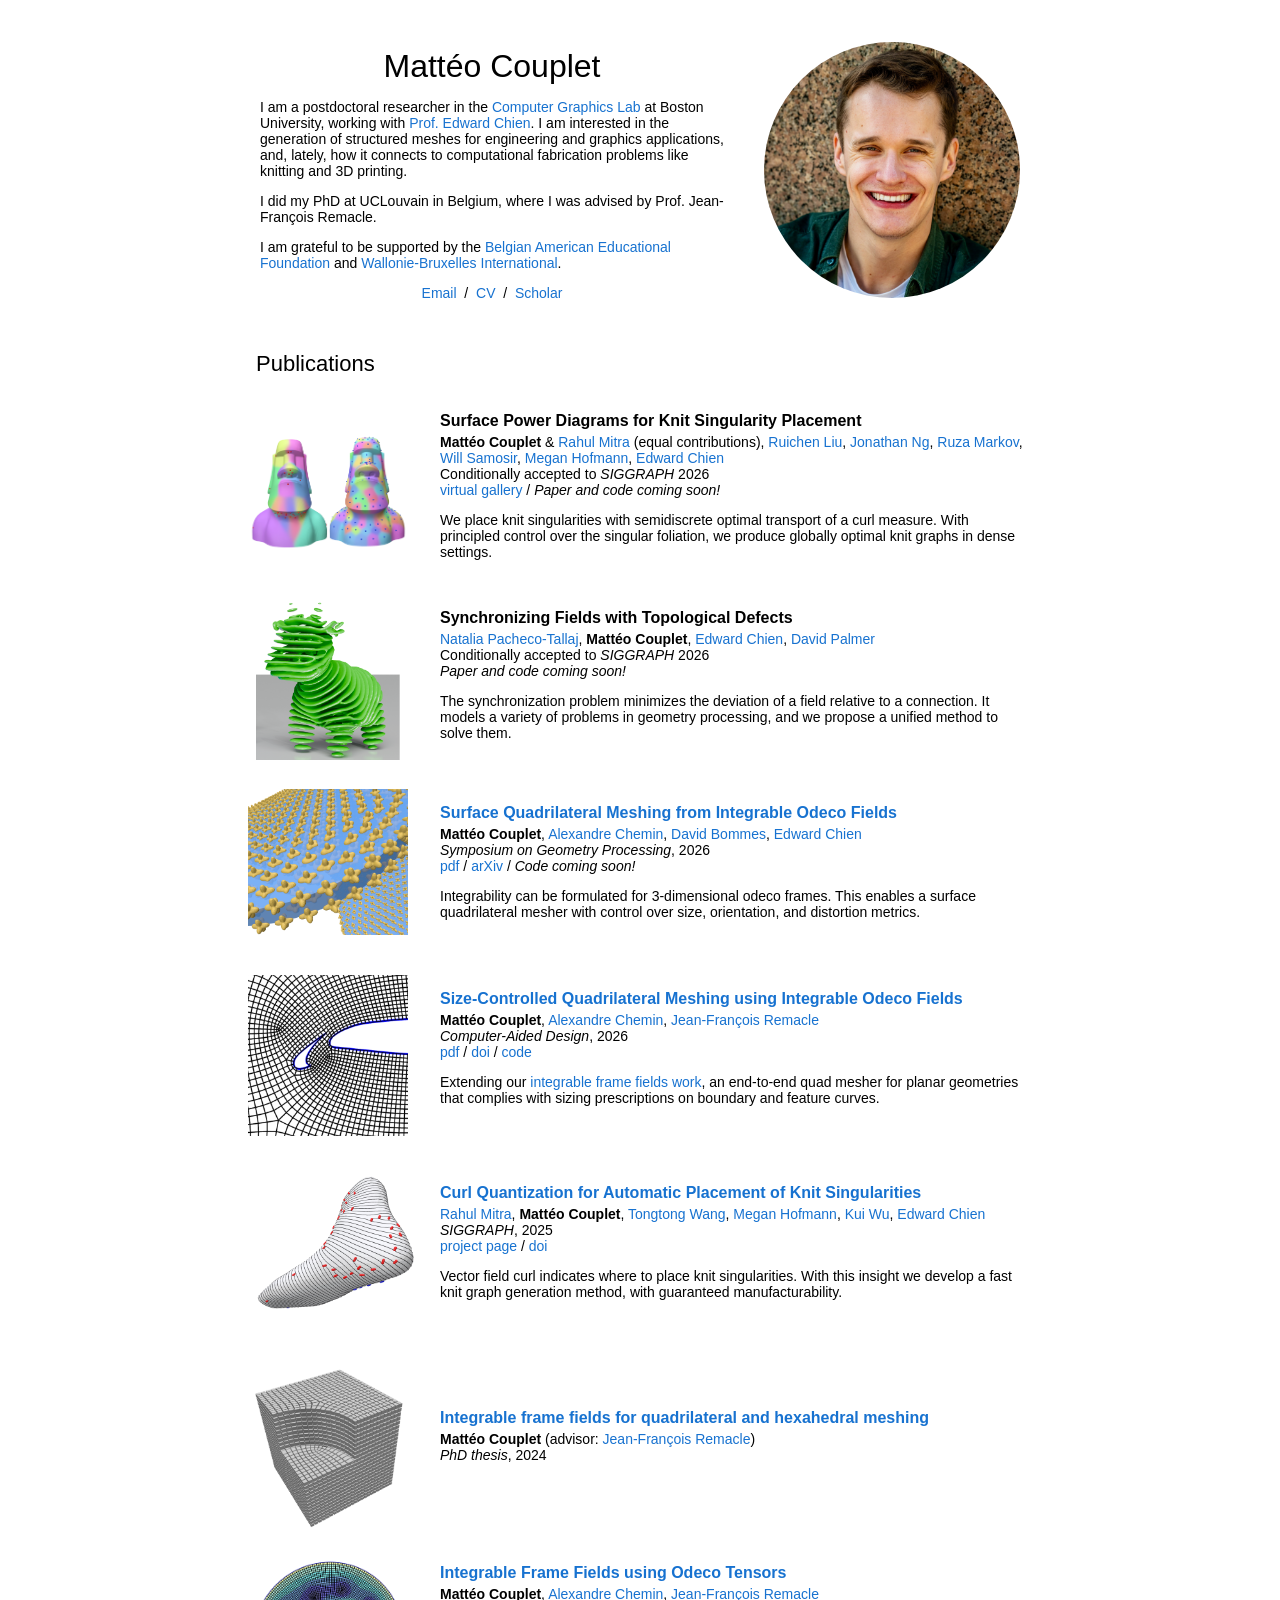
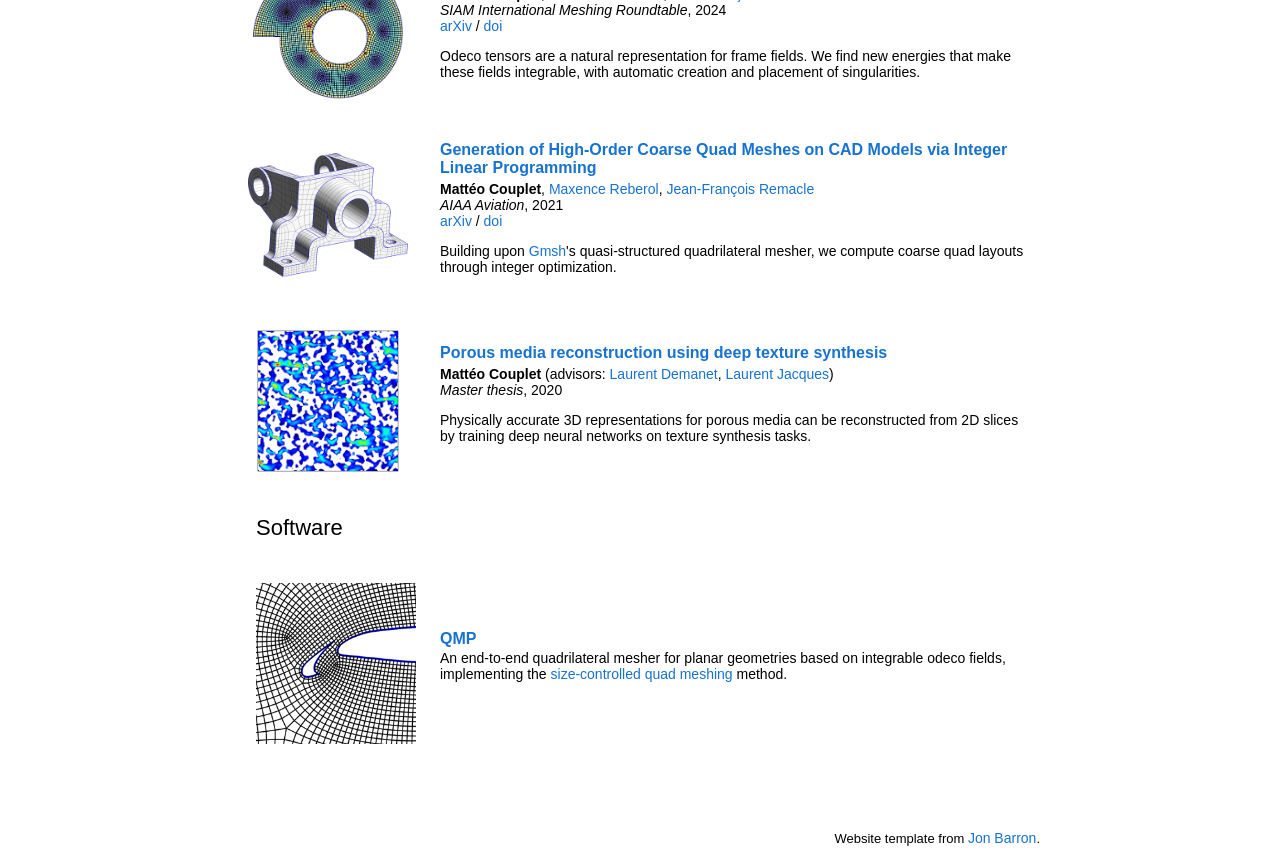
==== commit 83af28e3: "Add QMP" ====
--- a/index.html
+++ b/index.html
@@ -186,6 +186,8 @@
         <a href="data/papers/Couplet26_OdecoQuad_preprint.pdf">pdf</a>
         /
         <a href="https://doi.org/10.1016/j.cad.2025.103974">doi</a>
+        /
+        <a href="#qmp">code</a>
         <p></p>
         <p>
 		      Extending our <a href="#integ-odeco">integrable frame fields work</a>,
@@ -382,7 +384,38 @@
 
           </tbody></table>
 
-          
+          <table style="width:100%;border:0px;border-spacing:0px;border-collapse:separate;margin-right:auto;margin-left:auto;"><tbody>
+              <tr>
+              <td style="padding:16px;width:100%;vertical-align:middle">
+                <h2 id="software">Software</h2>
+              </td>
+            </tr>
+          </tbody></table>
+          <table style="width:100%;border:0px;border-spacing:0px 10px;border-collapse:separate;margin-right:auto;margin-left:auto;"><tbody>
+            <tr id="qmp">
+      <td style="padding:16px;width:20%;vertical-align:middle">
+        <div class="one">
+          <div class="two">
+          <img src='images/odecoquad.png' width="160">
+        </div>
+      </td>
+      <td style="padding:8px;width:80%;vertical-align:middle">
+        <a href="https://git.immc.ucl.ac.be/quad_meshing/qmp">
+          <span class="papertitle">QMP</span>
+        </a>
+        <!-- <br>
+        <a href="https://git.immc.ucl.ac.be/quad_meshing/qmp">code</a>
+        <p></p> -->
+        <p>
+          An end-to-end quadrilateral mesher for planar geometries based on
+          integrable odeco fields, implementing the
+          <a href="https://doi.org/10.1016/j.cad.2025.103974">size-controlled quad meshing</a> method.
+        </p>
+      </td>
+    </tr>
+          </tbody></table>
+
+
 					<table style="width:100%; margin:0 auto; border:0; border-spacing:0; padding:16px;"><tbody>
             <!-- <tr>
               <td>
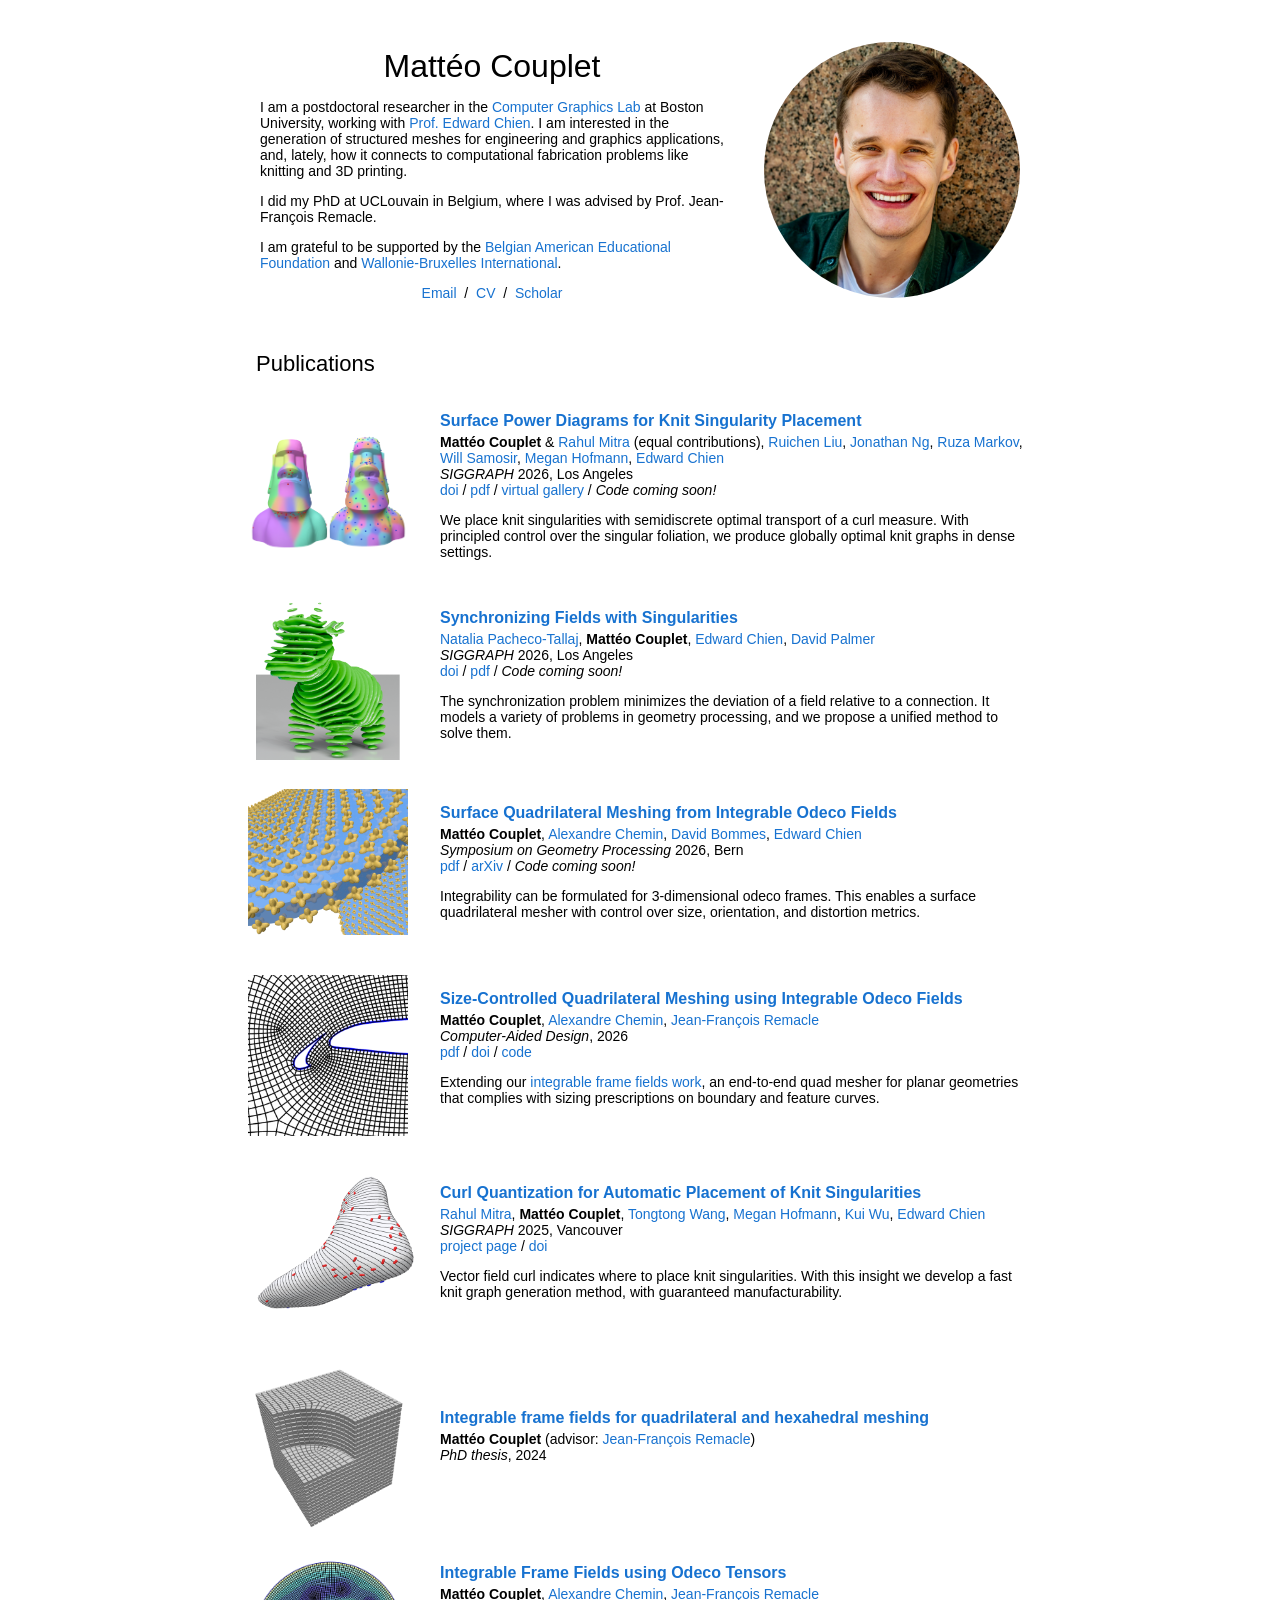
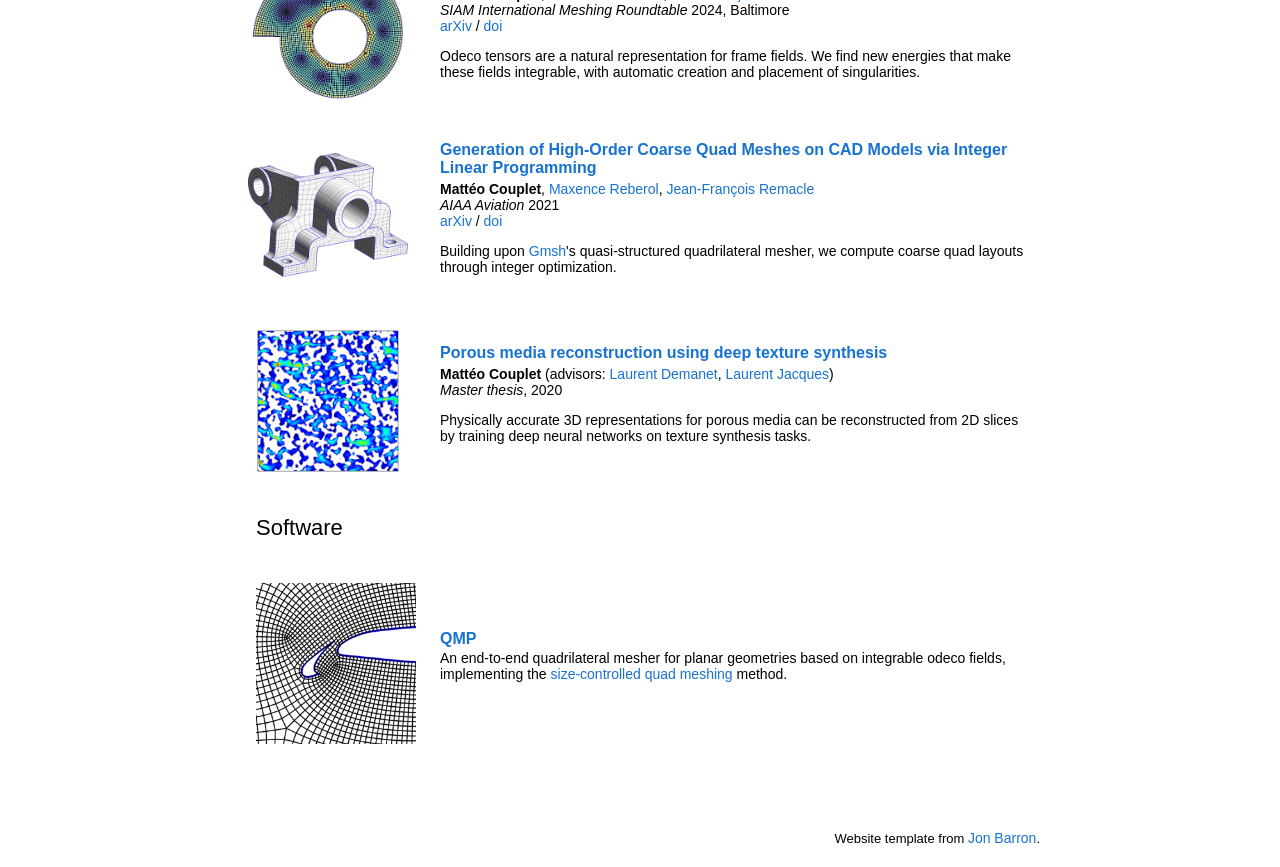
==== commit d01fb3f7: "Update paper links and details for SIGGRAPH 2026 submissions" ====
--- a/index.html
+++ b/index.html
@@ -73,9 +73,9 @@
         </div>
       </td>
       <td style="padding:8px;width:80%;vertical-align:middle">
-        <!-- <a href="https://rahulmitra.xyz/projects/curl_quantization/"> -->
+        <a href="https://rahulmitra.xyz/projects/powerknit/">
           <span class="papertitle">Surface Power Diagrams for Knit Singularity Placement</span>
-        <!-- </a> -->
+        </a>
         <br>
 		    <strong>Mattéo Couplet</strong> &
         <a href="https://rahulmitra.xyz">Rahul Mitra</a> (equal contributions),
@@ -86,13 +86,15 @@
         <a href="https://www.megan-hofmann.com">Megan Hofmann</a>,
         <a href="https://cs-people.bu.edu/edchien/">Edward Chien</a>
         <br>
-        Conditionally accepted to <em>SIGGRAPH</em> 2026
-        <br>
+        <em>SIGGRAPH</em> 2026, Los Angeles
+        <br>
+        <a href="https://doi.org/10.1145/3811401">doi</a>
+        /
+        <a href="https://rahulmitra.xyz/projects/powerknit/static/pdfs/paper.pdf">pdf</a>
+        /
         <a href="https://anonymousresearcher1111.github.io/KnitGraph-Viewer/" target="_blank">virtual gallery</a>
         /
-        <em>Paper and code coming soon!</em>
-        <!-- /
-        <a href="https://dl.acm.org/doi/10.1145/3721238.3730715">DOI</a> -->
+        <em>Code coming soon!</em>
         <p></p>
         <p>
           We place knit singularities with semidiscrete optimal transport of a curl measure.
@@ -108,8 +110,8 @@
         </div>
       </td>
       <td style="padding:8px;width:80%;vertical-align:middle">
-        <!-- <a href="https://rahulmitra.xyz/projects/curl_quantization/"> -->
-          <span class="papertitle">Synchronizing Fields with Topological Defects</span>
+        <a href="https://dl.acm.org/doi/10.1145/3799902.3811225">
+          <span class="papertitle">Synchronizing Fields with Singularities</span>
         <!-- </a> -->
         <br>
         <a href="https://natipt.github.io">Natalia Pacheco-Tallaj</a>,
@@ -117,11 +119,13 @@
         <a href="https://cs-people.bu.edu/edchien/">Edward Chien</a>,
         <a href="https://dpa1mer.github.io">David Palmer</a>
         <br>
-        Conditionally accepted to <em>SIGGRAPH</em> 2026
-        <br>
-        <em>Paper and code coming soon!</em>
-        <!-- /
-        <a href="https://dl.acm.org/doi/10.1145/3721238.3730715">DOI</a> -->
+        <em>SIGGRAPH</em> 2026, Los Angeles
+        <br>
+        <a href="https://dl.acm.org/doi/10.1145/3799902.3811225">doi</a>
+        /
+        <a href="https://dpa1mer.github.io/synch/synch.pdf">pdf</a>
+        /        
+        <em>Code coming soon!</em>
         <p></p>
         <p>
 		      The synchronization problem minimizes the deviation of a field relative to a connection.
@@ -148,7 +152,7 @@
         <a href="https://cgg.unibe.ch/person/1/">David Bommes</a>,
         <a href="https://cs-people.bu.edu/edchien/">Edward Chien</a>
         <br>
-          <em>Symposium on Geometry Processing</em>, 2026
+          <em>Symposium on Geometry Processing</em> 2026, Bern
         <br>
         <a href="data/papers/Couplet26_SurfOdeco_preprint.pdf">pdf</a>
         /
@@ -229,7 +233,7 @@
         <a href="https://kuiwuchn.github.io">Kui Wu</a>,
         <a href="https://cs-people.bu.edu/edchien/">Edward Chien</a>
         <br>
-        <em>SIGGRAPH</em>, 2025
+        <em>SIGGRAPH</em> 2025, Vancouver
         <br>
         <a href="https://rahulmitra.xyz/projects/curl_quantization/">project page</a>
         /
@@ -306,7 +310,7 @@
 				<a href="https://www.linkedin.com/in/alexandre-chemin-123249258">Alexandre Chemin</a>, 
 				<a href="https://perso.uclouvain.be/jean-francois.remacle/">Jean-François Remacle</a>
 				<br>
-        <em>SIAM International Meshing Roundtable</em>, 2024
+        <em>SIAM International Meshing Roundtable</em> 2024, Baltimore
         <br>
         <a href="https://arxiv.org/abs/2401.17175">arXiv</a>
         /
@@ -338,7 +342,7 @@
 				<a href="https://mxncr.github.io">Maxence Reberol</a>,
 				<a href="https://perso.uclouvain.be/jean-francois.remacle/">Jean-François Remacle</a>
         <br>
-        <em>AIAA Aviation</em>, 2021
+        <em>AIAA Aviation</em> 2021
         <br>
         <a href="https://arxiv.org/abs/2108.02635">arXiv</a>
         /
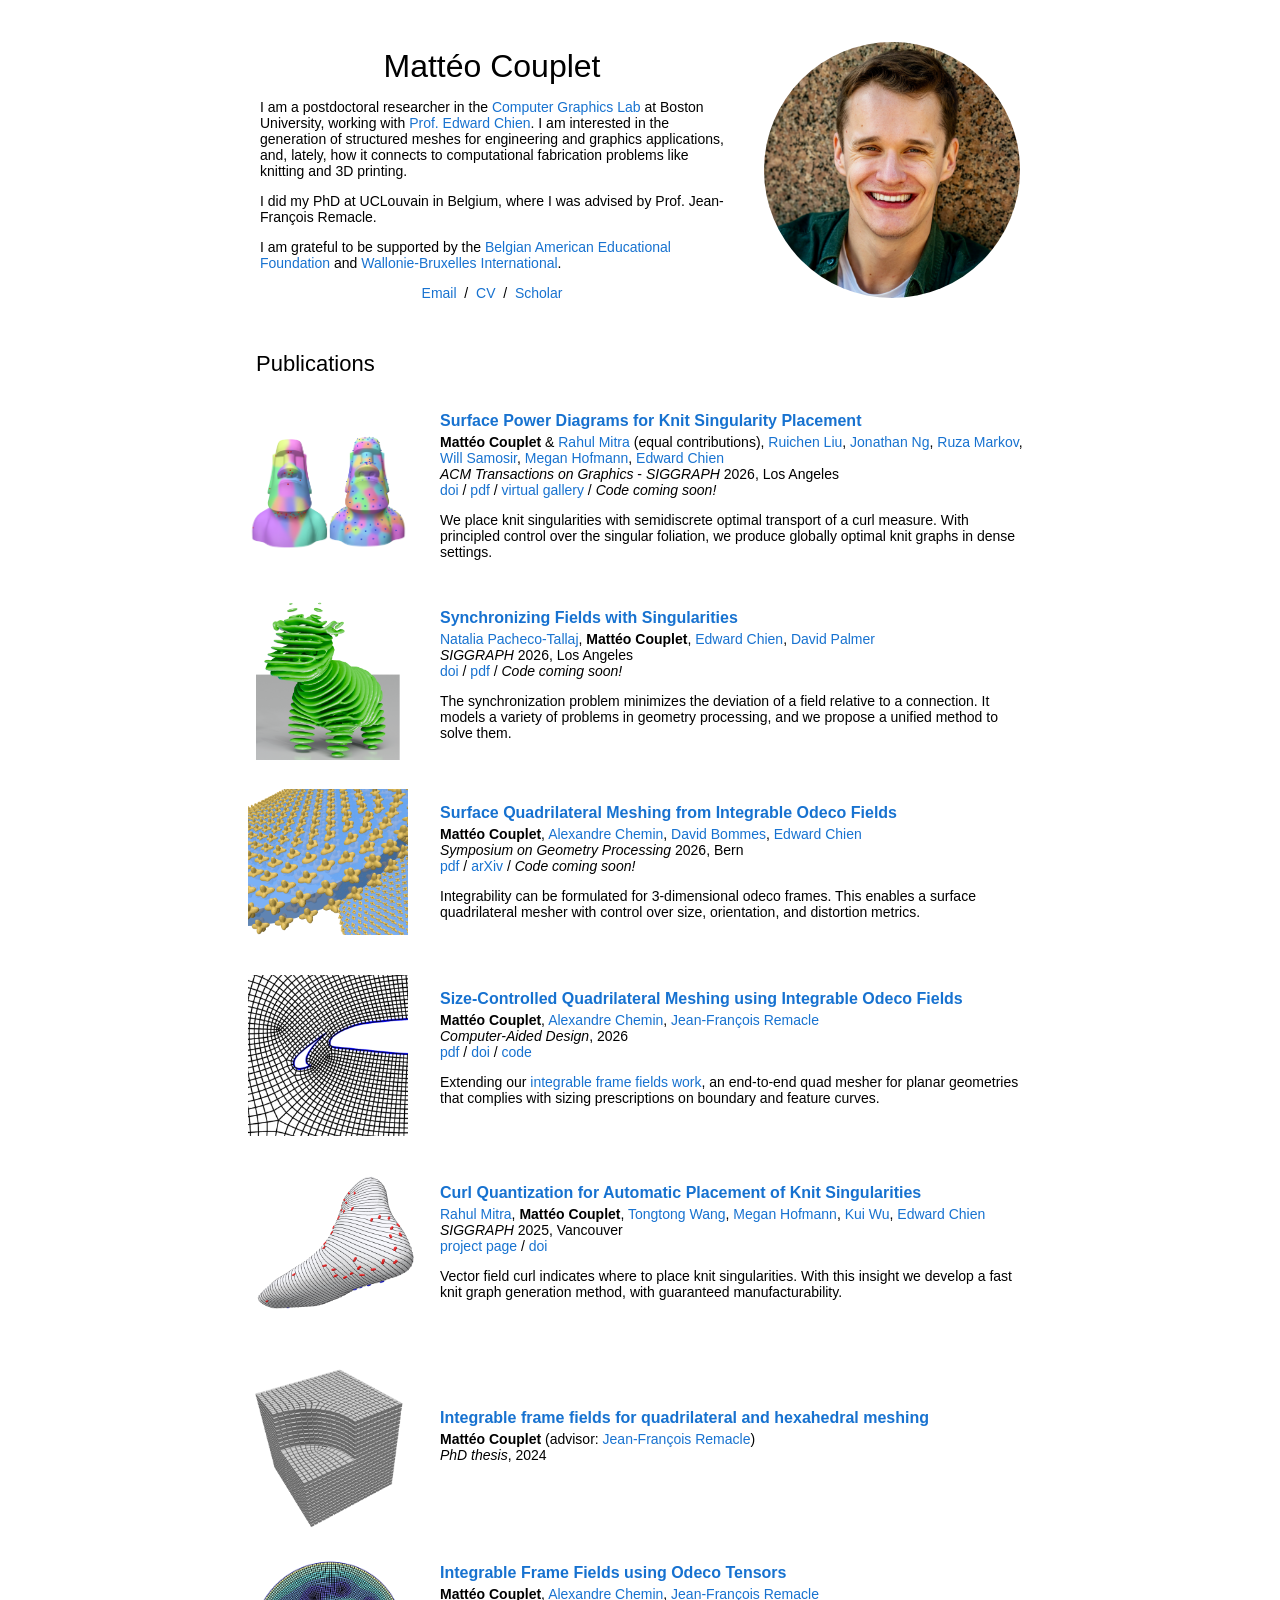
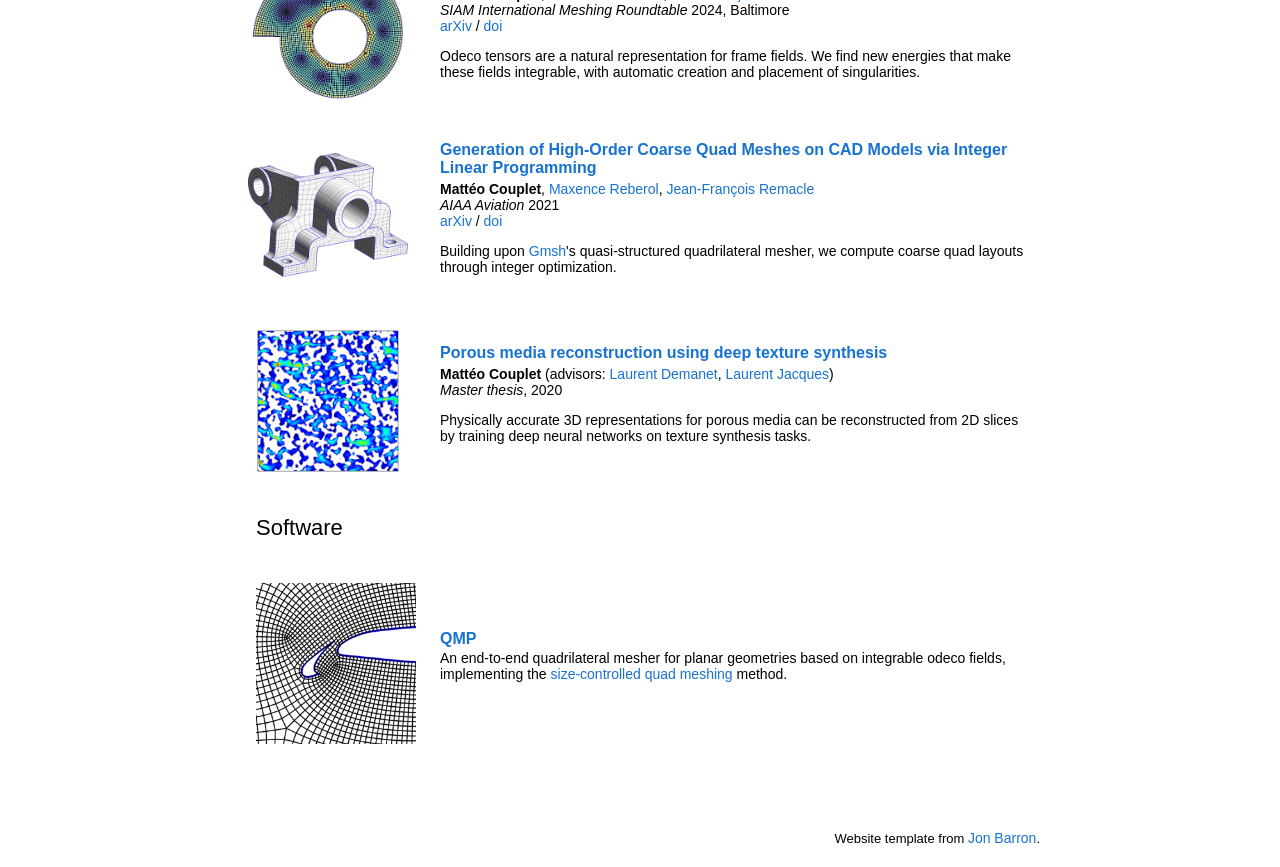
==== commit 48e836cb: "Include ToG mention" ====
--- a/index.html
+++ b/index.html
@@ -86,7 +86,7 @@
         <a href="https://www.megan-hofmann.com">Megan Hofmann</a>,
         <a href="https://cs-people.bu.edu/edchien/">Edward Chien</a>
         <br>
-        <em>SIGGRAPH</em> 2026, Los Angeles
+        <em>ACM Transactions on Graphics</em> - <em>SIGGRAPH</em> 2026, Los Angeles
         <br>
         <a href="https://doi.org/10.1145/3811401">doi</a>
         /
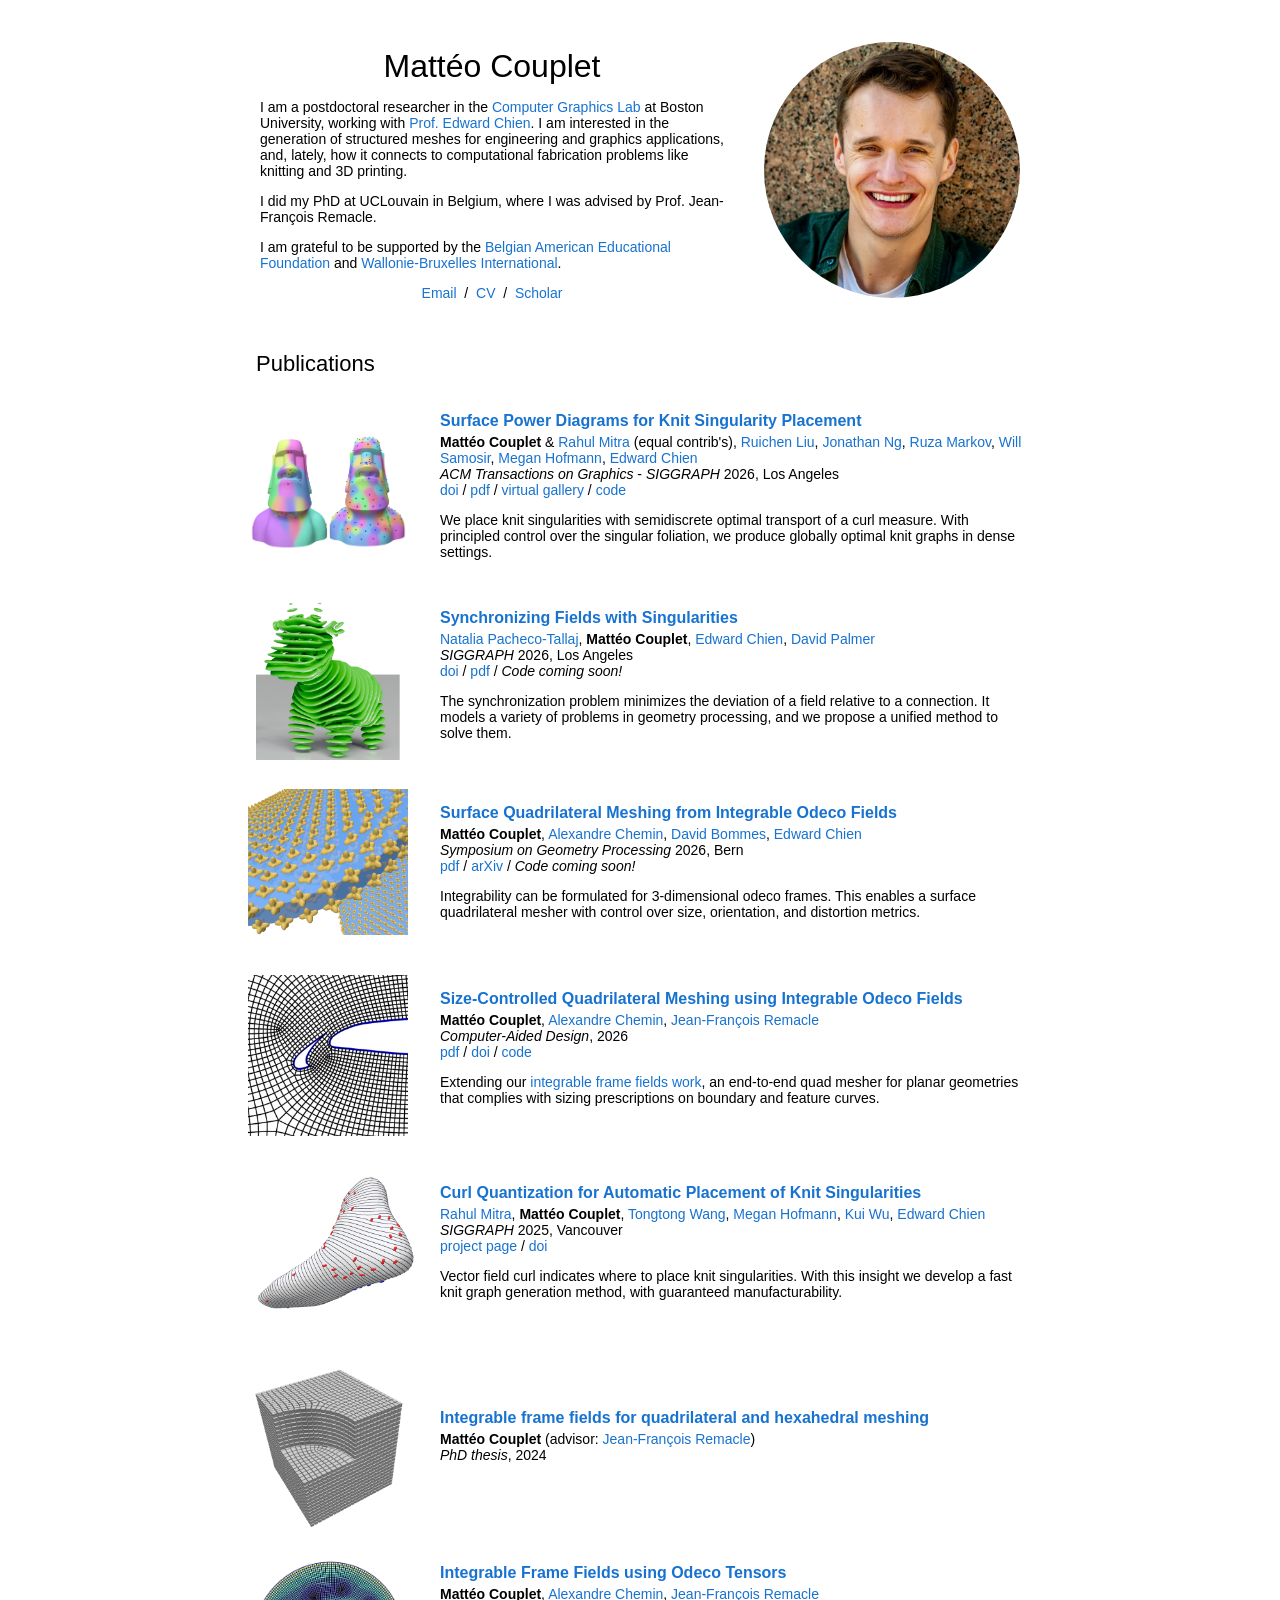
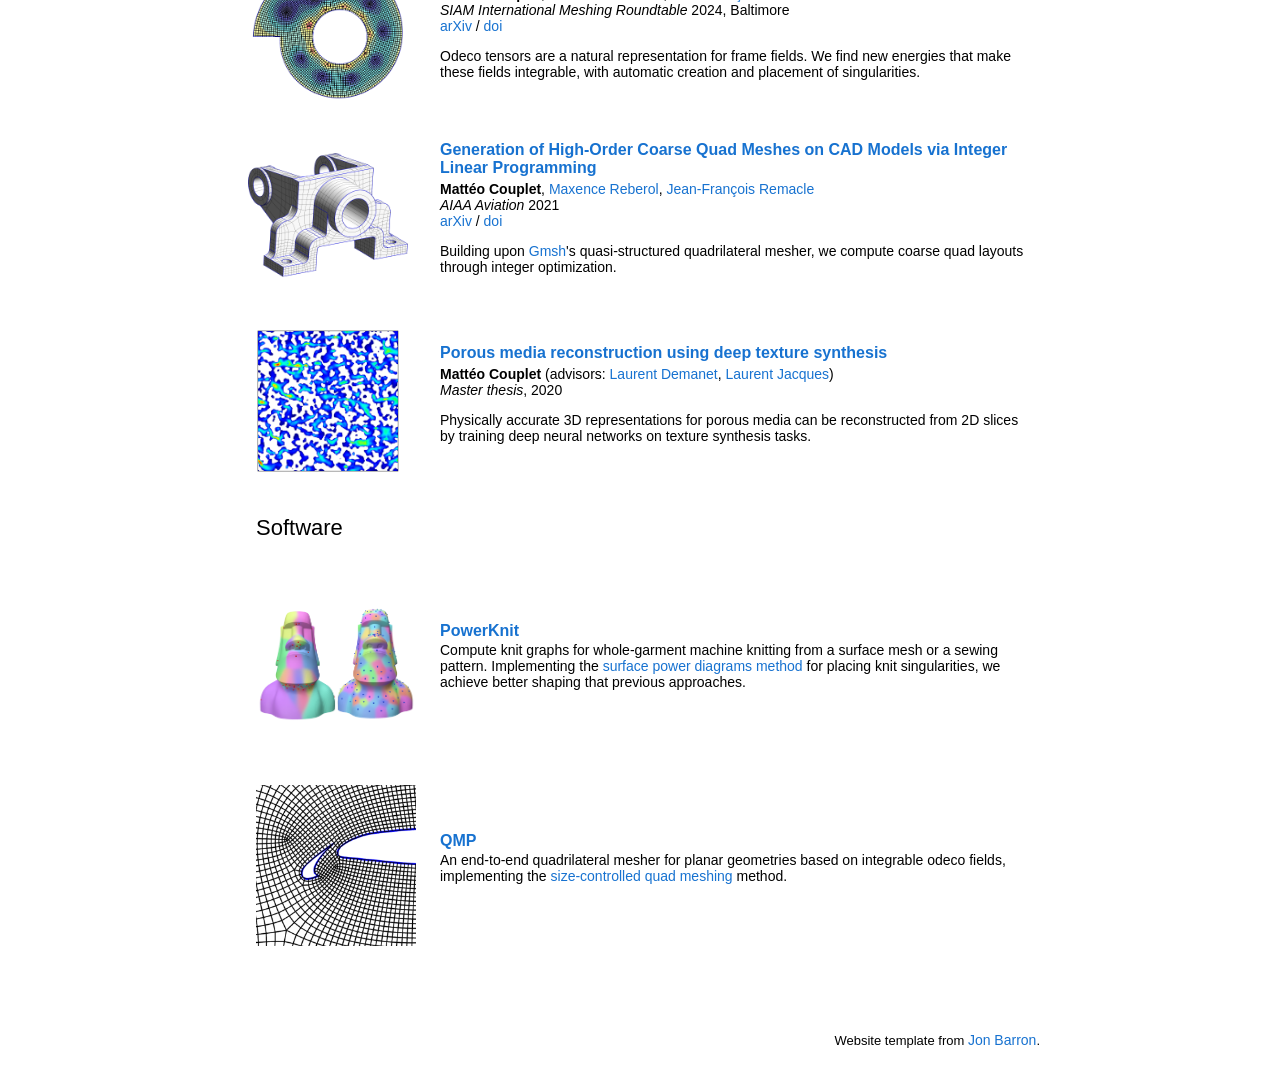
==== commit b69ebc70: "Add new code + update CV" ====
--- a/index.html
+++ b/index.html
@@ -78,7 +78,7 @@
         </a>
         <br>
 		    <strong>Mattéo Couplet</strong> &
-        <a href="https://rahulmitra.xyz">Rahul Mitra</a> (equal contributions),
+        <a href="https://rahulmitra.xyz">Rahul Mitra</a> (equal contrib's),
         <a href="https://www.richardliu.site">Ruichen Liu</a>,
         <a href="https://www.linkedin.com/in/jonathanyng/">Jonathan Ng</a>,
         <a href="https://www.linkedin.com/in/ruzamarkov/">Ruza Markov</a>,
@@ -92,9 +92,9 @@
         /
         <a href="https://rahulmitra.xyz/projects/powerknit/static/pdfs/paper.pdf">pdf</a>
         /
-        <a href="https://anonymousresearcher1111.github.io/KnitGraph-Viewer/" target="_blank">virtual gallery</a>
-        /
-        <em>Code coming soon!</em>
+        <a href="https://rahulmitra.xyz/projects/powerknit/gallery/" target="_blank">virtual gallery</a>
+        /
+        <a href="https://github.com/mcouplet/powerknit" target="_blank">code</a>
         <p></p>
         <p>
           We place knit singularities with semidiscrete optimal transport of a curl measure.
@@ -191,7 +191,7 @@
         /
         <a href="https://doi.org/10.1016/j.cad.2025.103974">doi</a>
         /
-        <a href="#qmp">code</a>
+        <a href="https://git.immc.ucl.ac.be/quad_meshing/qmp">code</a>
         <p></p>
         <p>
 		      Extending our <a href="#integ-odeco">integrable frame fields work</a>,
@@ -395,28 +395,50 @@
               </td>
             </tr>
           </tbody></table>
+
           <table style="width:100%;border:0px;border-spacing:0px 10px;border-collapse:separate;margin-right:auto;margin-left:auto;"><tbody>
+            
+            <tr id="powerknit">
+              <td style="padding:16px;width:20%;vertical-align:middle">
+                <div class="one">
+                  <div class="two">
+                  <img src='images/mitra26.png' width="160">
+                </div>
+              </td>
+              <td style="padding:8px;width:80%;vertical-align:middle">
+                <a href="https://github.com/mcouplet/powerknit">
+                  <span class="papertitle">PowerKnit</span>
+                </a>
+                <!-- <br>
+                <a href="https://git.immc.ucl.ac.be/quad_meshing/qmp">code</a>
+                <p></p> -->
+                <p>
+                  Compute knit graphs for whole-garment machine knitting from a surface mesh or a sewing pattern.
+                  Implementing the <a href="https://dl.acm.org/doi/10.1145/3811401">surface power diagrams method</a> for placing knit singularities,
+                  we achieve better shaping that previous approaches.
+                </p>
+              </td>
+            </tr>
+
             <tr id="qmp">
-      <td style="padding:16px;width:20%;vertical-align:middle">
-        <div class="one">
-          <div class="two">
-          <img src='images/odecoquad.png' width="160">
-        </div>
-      </td>
-      <td style="padding:8px;width:80%;vertical-align:middle">
-        <a href="https://git.immc.ucl.ac.be/quad_meshing/qmp">
-          <span class="papertitle">QMP</span>
-        </a>
-        <!-- <br>
-        <a href="https://git.immc.ucl.ac.be/quad_meshing/qmp">code</a>
-        <p></p> -->
-        <p>
-          An end-to-end quadrilateral mesher for planar geometries based on
-          integrable odeco fields, implementing the
-          <a href="https://doi.org/10.1016/j.cad.2025.103974">size-controlled quad meshing</a> method.
-        </p>
-      </td>
-    </tr>
+              <td style="padding:16px;width:20%;vertical-align:middle">
+                <div class="one">
+                  <div class="two">
+                  <img src='images/odecoquad.png' width="160">
+                </div>
+              </td>
+              <td style="padding:8px;width:80%;vertical-align:middle">
+                <a href="https://git.immc.ucl.ac.be/quad_meshing/qmp">
+                  <span class="papertitle">QMP</span>
+                </a>
+                <p>
+                  An end-to-end quadrilateral mesher for planar geometries based on
+                  integrable odeco fields, implementing the
+                  <a href="https://doi.org/10.1016/j.cad.2025.103974">size-controlled quad meshing</a> method.
+                </p>
+              </td>
+            </tr>
+         
           </tbody></table>
 
 
